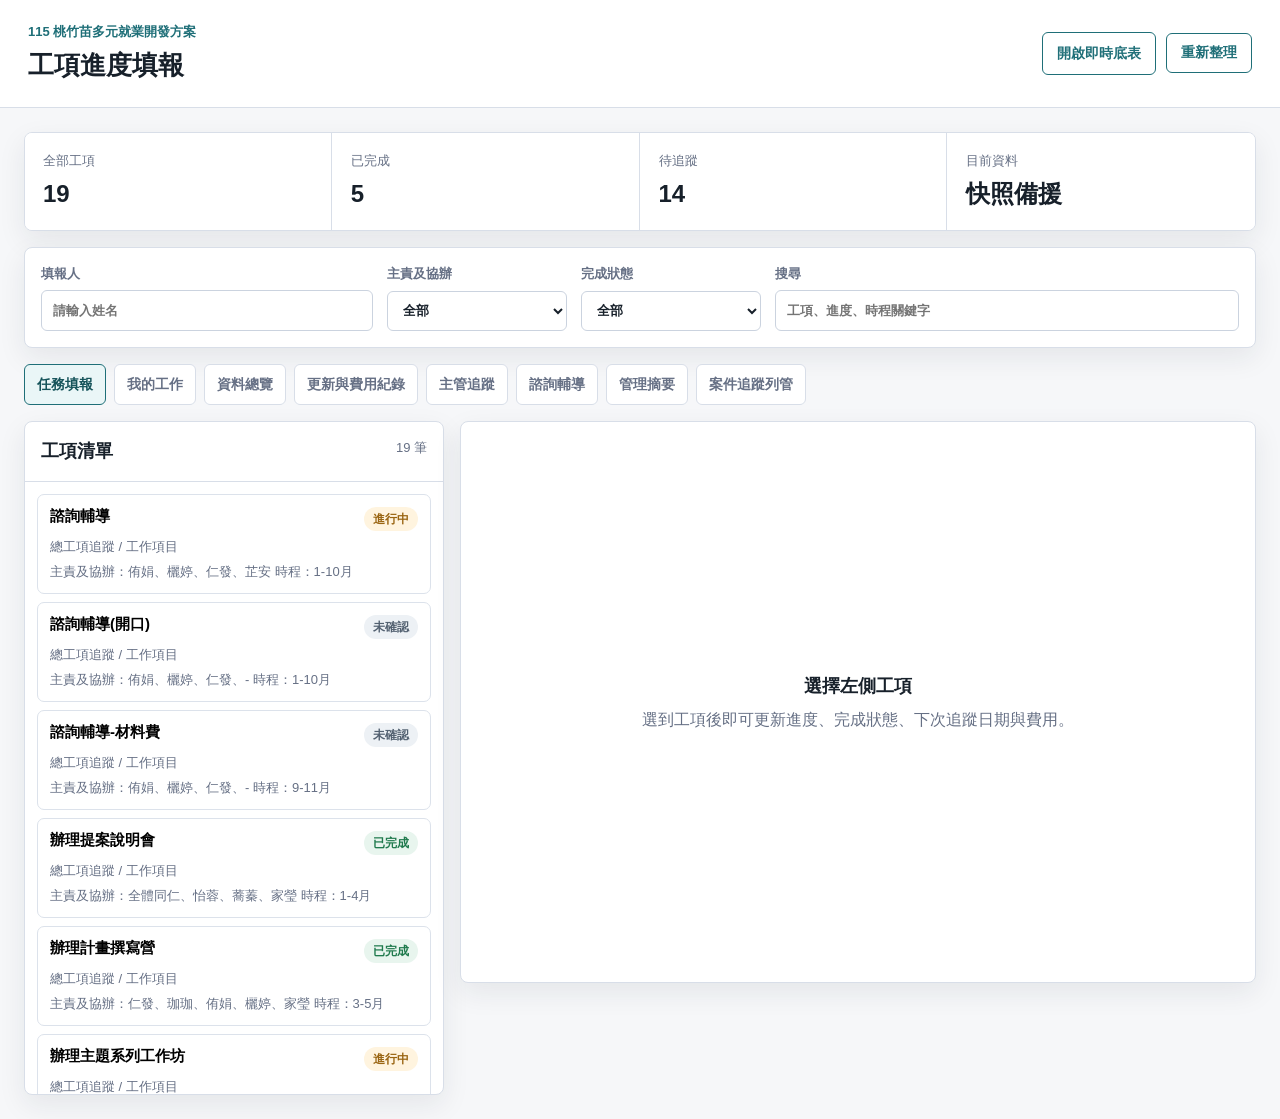
==== tools/taozhumiao-progress/index.html @ 0a74b7be "Add personal work dashboard to project pages" ====
<!doctype html>
<html lang="zh-Hant">
  <head>
    <meta charset="utf-8" />
    <meta name="viewport" content="width=device-width, initial-scale=1" />
    <title>115 桃竹苗多元計畫進度填報</title>
    <link rel="stylesheet" href="./styles.css?v=my-work-20260607" />
  </head>
  <body>
    <header class="topbar">
      <div>
        <p class="eyebrow">115 桃竹苗多元就業開發方案</p>
        <h1>工項進度填報</h1>
      </div>
      <div class="top-actions">
        <a id="sheetLink" class="button ghost" href="#" target="_blank" rel="noreferrer">開啟即時底表</a>
        <button id="refreshButton" class="button" type="button">重新整理</button>
      </div>
    </header>

    <main class="layout">
      <section class="panel summary-panel" aria-label="進度摘要">
        <div class="metric">
          <span>全部工項</span>
          <strong id="totalTasks">0</strong>
        </div>
        <div class="metric">
          <span>已完成</span>
          <strong id="doneTasks">0</strong>
        </div>
        <div class="metric">
          <span>待追蹤</span>
          <strong id="openTasks">0</strong>
        </div>
        <div class="metric">
          <span>目前資料</span>
          <strong id="dataMode">未連線</strong>
        </div>
      </section>

      <section class="panel controls-panel" aria-label="篩選任務">
        <label>
          <span>填報人</span>
          <input id="reporterInput" type="text" autocomplete="name" placeholder="請輸入姓名" />
        </label>
        <label>
          <span>主責及協辦</span>
          <select id="personFilter">
            <option value="">全部</option>
          </select>
        </label>
        <label>
          <span>完成狀態</span>
          <select id="statusFilter">
            <option value="">全部</option>
            <option value="未確認">未確認</option>
            <option value="進行中">進行中</option>
            <option value="未完成">未完成</option>
            <option value="已完成">已完成</option>
          </select>
        </label>
        <label class="search-field">
          <span>搜尋</span>
          <input id="searchInput" type="search" placeholder="工項、進度、時程關鍵字" />
        </label>
      </section>

      <nav class="view-tabs" aria-label="資料檢視">
        <button class="tab-button active" type="button" data-view="tasksView">任務填報</button>
        <button class="tab-button" type="button" data-view="myWorkView">我的工作</button>
        <button class="tab-button" type="button" data-view="sourceView">資料總覽</button>
        <button class="tab-button" type="button" data-view="updatesView">更新與費用紀錄</button>
        <button class="tab-button" type="button" data-view="supervisorView">主管追蹤</button>
        <button class="tab-button" type="button" data-view="consultationView">諮詢輔導</button>
        <button class="tab-button" type="button" data-view="managementView">管理摘要</button>
        <button class="tab-button" type="button" data-view="casesView">案件追蹤列管</button>
      </nav>

      <section id="tasksView" class="workspace view-section active">
        <aside class="panel task-list-panel" aria-label="任務清單">
          <div class="section-heading">
            <h2>工項清單</h2>
            <span id="visibleCount">0 筆</span>
          </div>
          <div id="taskList" class="task-list"></div>
        </aside>

        <section class="panel detail-panel" aria-label="填報表單">
          <div id="emptyState" class="empty-state">
            <h2>選擇左側工項</h2>
            <p>選到工項後即可更新進度、完成狀態、下次追蹤日期與費用。</p>
          </div>

          <form id="progressForm" class="progress-form hidden">
            <div class="section-heading">
              <div>
                <p id="selectedItem" class="eyebrow"></p>
                <h2 id="selectedTask"></h2>
              </div>
              <span id="selectedStatus" class="status-pill"></span>
            </div>

            <div class="detail-grid">
              <div>
                <span class="field-label">主責及協辦</span>
                <p id="selectedOwner"></p>
              </div>
              <div>
                <span class="field-label">預計執行時程</span>
                <p id="selectedDue"></p>
              </div>
              <div>
                <span class="field-label">核定/預估經費</span>
                <p id="selectedFee"></p>
              </div>
            </div>

            <div class="source-detail">
              <span class="field-label">原始更新內容</span>
              <p id="selectedProgressText"></p>
            </div>

            <div class="source-detail">
              <span class="field-label">履約內容 / 時程 / 經費說明</span>
              <p id="selectedSourceNote"></p>
            </div>

            <label>
              <span>最新進度</span>
              <textarea id="progressInput" rows="7" required placeholder="請填寫本次更新內容、目前完成情形、需要協助事項"></textarea>
            </label>

            <div class="form-grid">
              <label>
                <span>完成狀態</span>
                <select id="completeInput" required>
                  <option value="未確認">未確認</option>
                  <option value="進行中">進行中</option>
                  <option value="未完成">未完成</option>
                  <option value="已完成">已完成</option>
                </select>
              </label>
              <label>
                <span>下次追蹤日期</span>
                <input id="nextDateInput" type="date" />
              </label>
              <label>
                <span>本次費用</span>
                <input id="expenseInput" type="number" min="0" step="1" placeholder="0" />
              </label>
              <label>
                <span>費用明細</span>
                <input id="expenseDetailInput" type="text" placeholder="例：場地費、印刷費" />
              </label>
            </div>

            <label>
              <span>備註</span>
              <textarea id="noteInput" rows="3" placeholder="其他補充、憑證位置或管理提醒"></textarea>
            </label>

            <label>
              <span>佐證資料連結</span>
              <input id="voucherInput" type="url" placeholder="貼上雲端資料夾、照片、簽到表、憑證或會議紀錄連結" />
            </label>

            <div class="form-actions">
              <p id="formMessage" role="status"></p>
              <button id="submitButton" class="button primary" type="submit">送出更新</button>
            </div>
          </form>
        </section>
      </section>

      <section id="myWorkView" class="panel my-work-panel view-section" aria-label="我的工作">
        <div class="section-heading">
          <div>
            <h2>我的工作</h2>
            <p class="subtle">輸入或選擇姓名後，集中查看自己負責的工項、追蹤案件與諮詢輔導。</p>
          </div>
          <span id="myWorkTotalCount">0 筆</span>
        </div>
        <div class="my-work-controls">
          <label>
            <span>查詢同仁</span>
            <select id="myWorkPersonInput">
              <option value="">請選擇同仁</option>
            </select>
          </label>
          <button id="syncMyWorkButton" class="button" type="button">帶入填報人</button>
        </div>
        <div class="my-work-grid">
          <section class="my-work-block">
            <div class="section-heading compact-heading">
              <h3>負責工項</h3>
              <span id="myWorkItemCount">0 筆</span>
            </div>
            <div id="myWorkItemList" class="my-work-list"></div>
          </section>
          <section class="my-work-block">
            <div class="section-heading compact-heading">
              <h3>追蹤案件</h3>
              <span id="myWorkCaseCount">0 筆</span>
            </div>
            <div id="myWorkCaseList" class="my-work-list"></div>
          </section>
          <section class="my-work-block">
            <div class="section-heading compact-heading">
              <h3>諮詢輔導</h3>
              <span id="myWorkConsultationCount">0 筆</span>
            </div>
            <div id="myWorkConsultationList" class="my-work-list"></div>
          </section>
        </div>
      </section>

      <section id="sourceView" class="panel source-panel view-section" aria-label="資料總覽">
        <div class="section-heading">
          <div>
            <h2>資料總覽</h2>
            <p id="sourceMeta" class="subtle"></p>
          </div>
          <label class="compact-search">
            <span>搜尋全部內容</span>
            <input id="sourceSearchInput" type="search" placeholder="輸入關鍵字" />
          </label>
        </div>
        <div id="sheetTabs" class="sheet-tabs"></div>
        <div class="source-table-wrap">
          <table id="sourceTable" class="source-table"></table>
        </div>
      </section>

      <section id="updatesView" class="panel updates-panel view-section" aria-label="更新與費用紀錄">
        <div class="section-heading">
          <h2>更新與費用紀錄</h2>
          <span id="recordCount">0 筆</span>
        </div>
        <div class="records-grid">
          <div>
            <h3>進度更新紀錄</h3>
            <div id="updatesList" class="record-list"></div>
          </div>
          <div>
            <h3>經費支出紀錄</h3>
            <div id="expensesList" class="record-list"></div>
          </div>
        </div>
      </section>

      <section id="supervisorView" class="panel supervisor-panel view-section" aria-label="主管追蹤">
        <div class="section-heading">
          <div>
            <h2>主管追蹤</h2>
            <p id="supervisorMeta" class="subtle">依主責同仁彙整近期更新狀態。</p>
          </div>
          <span id="supervisorNeedsCount">0 筆需追蹤</span>
        </div>
        <div class="supervisor-grid">
          <section class="supervisor-block">
            <h3>同仁更新總覽</h3>
            <div class="supervisor-table-wrap">
              <table class="supervisor-table">
                <thead>
                  <tr>
                    <th scope="col">同仁</th>
                    <th scope="col">負責工項</th>
                    <th scope="col">近 7 日已更新</th>
                    <th scope="col">需追蹤</th>
                    <th scope="col">最近更新</th>
                    <th scope="col">狀態</th>
                  </tr>
                </thead>
                <tbody id="supervisorPeopleRows"></tbody>
              </table>
            </div>
          </section>
          <section class="supervisor-block">
            <h3>需追蹤工項</h3>
            <div id="supervisorNeedsList" class="supervisor-needs-list"></div>
          </section>
        </div>
      </section>

      <section id="consultationView" class="panel consultation-panel view-section" aria-label="諮詢輔導">
        <div class="section-heading">
          <div>
            <h2>諮詢輔導場次</h2>
            <p class="subtle">每月場次安排、出席人員、地點與佐證集中追蹤。</p>
          </div>
          <span id="consultationCount">0 筆</span>
        </div>

        <div class="consultation-workspace">
          <form id="consultationForm" class="consultation-form">
            <div class="form-caption">
              <h3>新增諮詢輔導場次</h3>
              <p>送出後會寫入 Google Sheet 的諮詢輔導場次表，供主管依月份與負責同仁查詢。</p>
            </div>
            <div class="form-grid consultation-form-grid">
              <label>
                <span>月份</span>
                <input id="consultationMonthInput" type="month" required />
              </label>
              <label>
                <span>單位名稱</span>
                <input id="consultationUnitInput" type="text" required placeholder="例：某某協會 / 多元單位" />
              </label>
              <label>
                <span>輔導日期</span>
                <input id="consultationDateInput" type="date" required />
              </label>
              <label>
                <span>負責同仁</span>
                <input id="consultationOwnerInput" list="consultationOwnerOptions" type="text" required placeholder="輸入或選擇同仁" />
                <datalist id="consultationOwnerOptions"></datalist>
              </label>
              <label>
                <span>開始時間</span>
                <input id="consultationStartInput" type="time" />
              </label>
              <label>
                <span>結束時間</span>
                <input id="consultationEndInput" type="time" />
              </label>
              <label>
                <span>地點</span>
                <input id="consultationLocationInput" type="text" placeholder="例：單位辦公室、線上會議" />
              </label>
              <label>
                <span>狀態</span>
                <select id="consultationStatusInput" required>
                  <option value="預排">預排</option>
                  <option value="已確認">已確認</option>
                  <option value="已完成">已完成</option>
                  <option value="延期">延期</option>
                  <option value="取消">取消</option>
                </select>
              </label>
            </div>

            <div class="form-grid consultation-form-grid">
              <label>
                <span>輔導老師</span>
                <input id="consultationTeacherInput" type="text" placeholder="可填多位姓名" />
              </label>
              <label>
                <span>分署人員</span>
                <input id="consultationBranchStaffInput" type="text" placeholder="可填多位姓名" />
              </label>
              <label>
                <span>單位人員</span>
                <input id="consultationUnitStaffInput" type="text" placeholder="可填多位姓名" />
              </label>
              <label>
                <span>相關人員</span>
                <input id="consultationRelatedStaffInput" type="text" placeholder="其他出席或列席人員" />
              </label>
            </div>

            <label>
              <span>輔導主題</span>
              <input id="consultationTopicInput" type="text" placeholder="例：營運財務、行銷通路、成果資料整理" />
            </label>

            <label>
              <span>會議紀錄 / 備註</span>
              <textarea id="consultationNoteInput" rows="4" placeholder="填寫輔導重點、待追蹤事項、主管需掌握事項"></textarea>
            </label>

            <label>
              <span>佐證資料連結</span>
              <input id="consultationAttachmentInput" type="url" placeholder="貼上簽到表、照片、會議紀錄或資料夾連結" />
            </label>

            <div class="form-actions">
              <p id="consultationMessage" role="status"></p>
              <button id="consultationSubmitButton" class="button primary" type="submit">送出場次</button>
            </div>
          </form>

          <div class="consultation-board">
            <div class="consultation-toolbar">
              <label>
                <span>月份</span>
                <input id="consultationMonthFilter" type="month" />
              </label>
              <label>
                <span>負責同仁</span>
                <select id="consultationOwnerFilter">
                  <option value="">全部</option>
                </select>
              </label>
              <label>
                <span>狀態</span>
                <select id="consultationStatusFilter">
                  <option value="">全部</option>
                  <option value="預排">預排</option>
                  <option value="已確認">已確認</option>
                  <option value="已完成">已完成</option>
                  <option value="延期">延期</option>
                  <option value="取消">取消</option>
                </select>
              </label>
              <label>
                <span>搜尋</span>
                <input id="consultationSearchInput" type="search" placeholder="單位、地點、人員、主題" />
              </label>
            </div>
            <div id="consultationMetrics" class="consultation-metrics"></div>
            <div id="consultationList" class="consultation-list"></div>
          </div>
        </div>
      </section>

      <section id="managementView" class="panel management-panel view-section" aria-label="管理摘要">
        <div class="section-heading">
          <div>
            <h2>管理摘要</h2>
            <p class="subtle">彙整本週追蹤、資料品質提醒與可貼入會議或月報的文字摘要。</p>
          </div>
          <button id="copyReportButton" class="button" type="button">複製摘要</button>
        </div>
        <div class="management-grid">
          <section class="management-block">
            <h3>追蹤狀態</h3>
            <div id="managementMetrics" class="mini-metrics"></div>
          </section>
          <section class="management-block">
            <h3>資料品質提醒</h3>
            <div id="qualityIssues" class="quality-list"></div>
          </section>
          <section class="management-block report-block">
            <h3>週會 / 月報摘要</h3>
            <textarea id="managementReport" rows="12" readonly></textarea>
          </section>
        </div>
      </section>

      <section id="casesView" class="panel cases-panel view-section" aria-label="案件追蹤列管">
        <div class="section-heading">
          <div>
            <h2>案件追蹤列管</h2>
            <p class="subtle">交辦任務、指定同事、查核點、Deadline 與進度回報集中追蹤。</p>
          </div>
          <span id="caseCount">0 筆</span>
        </div>

        <section class="my-cases-panel" aria-label="我的追蹤案件">
          <div class="form-caption">
            <h3>我的追蹤案件</h3>
            <p>輸入或選擇自己的姓名後，這裡會先列出目前指派給你的未完成追蹤案件。</p>
          </div>
          <div class="my-cases-toolbar">
            <label>
              <span>查詢同仁</span>
              <select id="myCaseAssigneeInput">
                <option value="">請選擇同仁</option>
              </select>
            </label>
            <button id="syncMyCaseButton" class="button" type="button">帶入填報人</button>
            <span id="myCaseCount" class="task-meta">0 筆</span>
          </div>
          <div id="myCaseList" class="my-case-list"></div>
        </section>

        <div class="case-workspace">
          <div class="case-forms-stack">
            <form id="caseForm" class="case-form">
            <div class="form-caption">
              <h3>新增列管案件</h3>
              <p>送出後系統會自動建立案件編號，後續可用編號查詢與回報進度。</p>
            </div>
            <div class="form-grid case-form-grid">
              <label>
                <span>案件名稱</span>
                <input id="caseTitleInput" type="text" required placeholder="例：多元團隊研習成果彙整" />
              </label>
              <label>
                <span>指定同事</span>
                <input id="caseAssigneeInput" list="caseAssigneeOptions" type="text" required placeholder="輸入或選擇同事" />
                <datalist id="caseAssigneeOptions"></datalist>
              </label>
              <label>
                <span>Deadline</span>
                <input id="caseDeadlineInput" type="datetime-local" required />
              </label>
              <label>
                <span>狀態</span>
                <select id="caseStatusInput" required>
                  <option value="待執行">待執行</option>
                  <option value="進行中">進行中</option>
                  <option value="待查核">待查核</option>
                  <option value="已完成">已完成</option>
                </select>
              </label>
            </div>

            <label>
              <span>交辦內容</span>
              <textarea id="caseInstructionInput" rows="4" required placeholder="請寫清楚交辦事項、交付格式、需要協調的人或資料"></textarea>
            </label>

            <label>
              <span>查核點</span>
              <textarea id="caseCheckpointInput" rows="3" required placeholder="例：6/5 12:00 前回報初稿；6/6 前確認照片與簽到資料"></textarea>
            </label>

            <label>
              <span>目前進度說明</span>
              <textarea id="caseProgressInput" rows="4" required placeholder="填寫目前執行到哪裡、卡關事項、下一步"></textarea>
            </label>

            <div class="form-grid case-form-grid">
              <label>
                <span>回報人</span>
                <input id="caseReporterInput" type="text" autocomplete="name" placeholder="預設帶入上方填報人" />
              </label>
              <label>
                <span>優先序</span>
                <select id="casePriorityInput">
                  <option value="一般">一般</option>
                  <option value="高">高</option>
                  <option value="急件">急件</option>
                </select>
              </label>
              <label class="case-note-field">
                <span>備註</span>
                <input id="caseNoteInput" type="text" placeholder="補充連結、檔案位置或管理提醒" />
              </label>
              <label class="case-note-field">
                <span>佐證資料連結</span>
                <input id="caseAttachmentInput" type="url" placeholder="貼上雲端資料夾、照片、簽到表、會議紀錄或交付檔案連結" />
              </label>
            </div>

            <div class="form-actions">
              <p id="caseFormMessage" role="status"></p>
              <button id="caseSubmitButton" class="button primary" type="submit">送出列管</button>
            </div>
            </form>

            <form id="caseProgressForm" class="case-form">
            <div class="form-caption">
              <h3>補最新進度 / 解除列管</h3>
              <p>指定同事可用案件編號回報最新進度；狀態改為已完成並填寫完成內容後，即可解除列管。</p>
            </div>
            <div class="form-grid case-form-grid">
              <label>
                <span>案件編號</span>
                <input id="caseProgressIdInput" list="caseIdOptions" type="text" required placeholder="例：CASE-0001" />
                <datalist id="caseIdOptions"></datalist>
              </label>
              <label>
                <span>回報人</span>
                <input id="caseProgressReporterInput" type="text" autocomplete="name" placeholder="預設帶入上方填報人" />
              </label>
              <label>
                <span>狀態 / 解除列管</span>
                <select id="caseProgressStatusInput" required>
                  <option value="進行中">進行中</option>
                  <option value="待查核">待查核</option>
                  <option value="已完成">已完成</option>
                </select>
              </label>
              <label>
                <span>佐證資料連結</span>
                <input id="caseProgressAttachmentInput" type="url" placeholder="貼上完成成果、照片、文件或資料夾連結" />
              </label>
            </div>
            <label>
              <span>最新進度</span>
              <textarea id="caseProgressUpdateInput" rows="4" required placeholder="填寫目前完成事項、卡關問題、下一步或需要協助的內容"></textarea>
            </label>
            <label>
              <span>完成 / 解除列管說明</span>
              <textarea id="caseCompletionInput" rows="3" placeholder="狀態為已完成時，請填寫完成內容、交付成果與可解除列管原因"></textarea>
            </label>
            <label>
              <span>備註</span>
              <input id="caseProgressNoteInput" type="text" placeholder="補充提醒、檔案位置或主管查核意見" />
            </label>
            <div class="form-actions">
              <p id="caseProgressMessage" role="status"></p>
              <button id="caseProgressSubmitButton" class="button primary" type="submit">送出進度</button>
            </div>
            </form>
          </div>

          <div class="case-board">
            <div class="case-toolbar">
              <label>
                <span>負責同事</span>
                <select id="caseAssigneeFilter">
                  <option value="">全部</option>
                </select>
              </label>
              <label>
                <span>案件狀態</span>
                <select id="caseStatusFilter">
                  <option value="">全部</option>
                  <option value="待執行">待執行</option>
                  <option value="進行中">進行中</option>
                  <option value="待查核">待查核</option>
                  <option value="已完成">已完成</option>
                </select>
              </label>
              <label>
                <span>優先序</span>
                <select id="casePriorityFilter">
                  <option value="">全部</option>
                  <option value="急件">急件</option>
                  <option value="高">高</option>
                  <option value="一般">一般</option>
                </select>
              </label>
              <label class="checkbox-field">
                <input id="caseOpenOnlyFilter" type="checkbox" checked />
                <span>只看未完成</span>
              </label>
              <label>
                <span>搜尋</span>
                <input id="caseSearchInput" type="search" placeholder="案件、查核點、進度" />
              </label>
            </div>
            <div id="caseList" class="case-list"></div>
          </div>
        </div>

        <section class="released-cases-panel" aria-label="已完成列管案件">
          <div class="form-caption">
            <h3>已完成列管案件</h3>
            <p>狀態為已完成的案件集中列在下方，方便查詢完成內容、解除列管說明與最近回報。</p>
          </div>
          <div id="releasedCaseList" class="released-case-list"></div>
        </section>
      </section>
    </main>

    <template id="taskTemplate">
      <button class="task-card" type="button">
        <span class="task-card-top">
          <strong class="task-title"></strong>
          <span class="status-pill task-status"></span>
        </span>
        <span class="task-item"></span>
        <span class="task-meta"></span>
      </button>
    </template>

    <script src="./config.js?v=api-consultation-20260606"></script>
    <script src="./data.js"></script>
    <script src="./app.js?v=my-work-20260607"></script>
  </body>
</html>
---- tools/taozhumiao-progress/styles.css ----
:root {
  color-scheme: light;
  --bg: #f6f7f9;
  --panel: #ffffff;
  --ink: #17202a;
  --muted: #667085;
  --line: #d8dee8;
  --brand: #1f6f78;
  --brand-dark: #15535a;
  --accent: #a8462d;
  --ok: #1f7a4d;
  --warn: #9a6512;
  --shadow: 0 10px 28px rgba(25, 38, 52, 0.08);
}

* {
  box-sizing: border-box;
}

body {
  margin: 0;
  min-height: 100vh;
  background: var(--bg);
  color: var(--ink);
  font-family: -apple-system, BlinkMacSystemFont, "Segoe UI", "Noto Sans TC", sans-serif;
  line-height: 1.5;
}

.topbar {
  display: flex;
  justify-content: space-between;
  gap: 24px;
  align-items: center;
  padding: 22px 28px;
  background: #ffffff;
  border-bottom: 1px solid var(--line);
  position: sticky;
  top: 0;
  z-index: 5;
}

h1,
h2,
p {
  margin: 0;
}

h1 {
  font-size: 26px;
  font-weight: 760;
}

h2 {
  font-size: 18px;
  font-weight: 720;
}

.eyebrow {
  color: var(--brand);
  font-size: 13px;
  font-weight: 700;
  margin-bottom: 4px;
}

.top-actions,
.form-actions {
  display: flex;
  gap: 10px;
  align-items: center;
}

.button {
  border: 1px solid var(--brand);
  background: #ffffff;
  color: var(--brand);
  border-radius: 6px;
  padding: 10px 14px;
  min-height: 40px;
  font-size: 14px;
  font-weight: 700;
  cursor: pointer;
  text-decoration: none;
}

.button:hover {
  background: #edf7f8;
}

.button.primary {
  background: var(--brand);
  color: #ffffff;
}

.button.primary:hover {
  background: var(--brand-dark);
}

.button:disabled {
  opacity: 0.55;
  cursor: not-allowed;
}

.button.compact {
  min-height: 30px;
  padding: 5px 9px;
  font-size: 12px;
}

.layout {
  width: min(1380px, 100%);
  margin: 0 auto;
  padding: 24px;
}

.panel {
  background: var(--panel);
  border: 1px solid var(--line);
  border-radius: 8px;
  box-shadow: var(--shadow);
}

.summary-panel {
  display: grid;
  grid-template-columns: repeat(4, minmax(0, 1fr));
  gap: 1px;
  overflow: hidden;
  margin-bottom: 16px;
}

.metric {
  padding: 18px;
  background: #ffffff;
  border-right: 1px solid var(--line);
}

.metric:last-child {
  border-right: 0;
}

.metric span {
  display: block;
  color: var(--muted);
  font-size: 13px;
  margin-bottom: 6px;
}

.metric strong {
  font-size: 24px;
}

.controls-panel {
  display: grid;
  grid-template-columns: 1fr 180px 180px 1.4fr;
  gap: 14px;
  padding: 16px;
  margin-bottom: 16px;
}

.view-tabs {
  display: flex;
  gap: 8px;
  align-items: center;
  margin-bottom: 16px;
  overflow-x: auto;
}

.tab-button,
.sheet-tab {
  border: 1px solid var(--line);
  background: #ffffff;
  color: var(--muted);
  border-radius: 6px;
  padding: 9px 12px;
  min-height: 38px;
  font: inherit;
  font-size: 14px;
  font-weight: 760;
  white-space: nowrap;
  cursor: pointer;
}

.tab-button:hover,
.sheet-tab:hover {
  border-color: var(--brand);
  color: var(--brand);
}

.tab-button.active,
.sheet-tab.active {
  border-color: var(--brand);
  background: #eaf6f7;
  color: var(--brand-dark);
}

.view-section {
  display: none;
}

.view-section.active {
  display: block;
}

label {
  display: grid;
  gap: 6px;
  color: var(--muted);
  font-size: 13px;
  font-weight: 700;
}

input,
select,
textarea {
  width: 100%;
  border: 1px solid #cbd3df;
  border-radius: 6px;
  padding: 10px 11px;
  font: inherit;
  color: var(--ink);
  background: #ffffff;
}

textarea {
  resize: vertical;
}

input:focus,
select:focus,
textarea:focus {
  outline: 3px solid rgba(31, 111, 120, 0.18);
  border-color: var(--brand);
}

.workspace {
  display: grid;
  grid-template-columns: minmax(320px, 420px) 1fr;
  gap: 16px;
  align-items: start;
}

.workspace.view-section {
  display: none;
}

.workspace.view-section.active {
  display: grid;
}

.task-list-panel,
.detail-panel {
  min-height: 560px;
}

.section-heading {
  display: flex;
  justify-content: space-between;
  align-items: flex-start;
  gap: 14px;
  padding: 16px;
  border-bottom: 1px solid var(--line);
}

.section-heading > span {
  color: var(--muted);
  font-size: 13px;
  white-space: nowrap;
}

.task-list {
  display: grid;
  gap: 8px;
  padding: 12px;
  max-height: 68vh;
  overflow: auto;
}

.task-card {
  display: grid;
  gap: 7px;
  text-align: left;
  width: 100%;
  border: 1px solid #dce2eb;
  border-radius: 7px;
  padding: 12px;
  background: #ffffff;
  cursor: pointer;
}

.task-card:hover,
.task-card.active {
  border-color: var(--brand);
  background: #f3fbfb;
}

.task-card-top {
  display: flex;
  justify-content: space-between;
  gap: 10px;
  align-items: flex-start;
}

.task-title {
  font-size: 15px;
}

.task-item,
.task-meta {
  color: var(--muted);
  font-size: 13px;
}

.status-pill {
  display: inline-flex;
  align-items: center;
  min-height: 24px;
  border-radius: 999px;
  padding: 3px 9px;
  font-size: 12px;
  font-weight: 800;
  white-space: nowrap;
  background: #eef2f6;
  color: #435064;
}

.status-pill.done {
  background: #e8f5ee;
  color: var(--ok);
}

.status-pill.open {
  background: #fff4df;
  color: var(--warn);
}

.status-pill.unknown {
  background: #edf1f5;
  color: #536171;
}

.empty-state {
  display: grid;
  align-content: center;
  gap: 8px;
  min-height: 560px;
  padding: 32px;
  color: var(--muted);
  text-align: center;
}

.empty-state h2 {
  color: var(--ink);
}

.progress-form {
  display: grid;
  gap: 16px;
  padding: 0 16px 16px;
}

.hidden {
  display: none;
}

.detail-grid,
.form-grid {
  display: grid;
  grid-template-columns: repeat(3, minmax(0, 1fr));
  gap: 12px;
}

.form-grid {
  grid-template-columns: repeat(4, minmax(0, 1fr));
}

.detail-grid > div {
  padding: 12px;
  border: 1px solid var(--line);
  border-radius: 7px;
  background: #fbfcfd;
  min-height: 78px;
}

.source-detail {
  padding: 12px;
  border: 1px solid var(--line);
  border-radius: 7px;
  background: #fbfcfd;
}

.source-detail p,
.record-card p,
.source-table td {
  white-space: pre-wrap;
}

.field-label {
  display: block;
  color: var(--muted);
  font-size: 12px;
  font-weight: 700;
  margin-bottom: 5px;
}

.subtle {
  color: var(--muted);
  font-size: 13px;
  margin-top: 4px;
}

.compact-search {
  width: min(360px, 100%);
}

.source-panel,
.updates-panel,
.cases-panel,
.consultation-panel {
  overflow: hidden;
}

.sheet-tabs {
  display: flex;
  gap: 8px;
  padding: 12px 16px;
  border-bottom: 1px solid var(--line);
  overflow-x: auto;
}

.source-table-wrap {
  max-height: 68vh;
  overflow: auto;
}

.source-table {
  width: max-content;
  min-width: 100%;
  border-collapse: collapse;
  font-size: 13px;
}

.source-table caption {
  caption-side: bottom;
  padding: 10px 12px;
  color: var(--muted);
  text-align: left;
}

.source-table th,
.source-table td {
  max-width: 320px;
  min-width: 92px;
  padding: 8px 10px;
  border: 1px solid var(--line);
  vertical-align: top;
  text-align: left;
}

.source-table th {
  position: sticky;
  top: 0;
  z-index: 1;
  background: #f1f4f8;
  color: #435064;
  font-weight: 800;
}

.source-table tbody th {
  left: 0;
  z-index: 2;
  min-width: 54px;
  width: 54px;
}

.records-grid {
  display: grid;
  grid-template-columns: repeat(2, minmax(0, 1fr));
  gap: 16px;
  padding: 16px;
}

.records-grid h3 {
  margin: 0 0 10px;
  font-size: 16px;
}

.record-list {
  display: grid;
  gap: 10px;
}

.record-card {
  display: grid;
  gap: 7px;
  padding: 12px;
  border: 1px solid var(--line);
  border-radius: 7px;
  background: #fbfcfd;
}

.record-card span {
  color: var(--muted);
  font-size: 13px;
}

#formMessage,
#caseFormMessage,
#caseProgressMessage,
#consultationMessage {
  color: var(--muted);
  font-size: 13px;
  flex: 1;
}

#formMessage.error,
#caseFormMessage.error,
#caseProgressMessage.error,
#consultationMessage.error {
  color: var(--accent);
}

#formMessage.success,
#caseFormMessage.success,
#caseProgressMessage.success,
#consultationMessage.success {
  color: var(--ok);
}

.management-panel {
  overflow: hidden;
}

.supervisor-panel {
  overflow: hidden;
}

.supervisor-grid {
  display: grid;
  gap: 16px;
  padding: 16px;
}

.supervisor-block {
  display: grid;
  gap: 12px;
}

.supervisor-block h3 {
  margin: 0;
  font-size: 16px;
}

.supervisor-table-wrap {
  overflow: auto;
  border: 1px solid var(--line);
  border-radius: 7px;
  background: #ffffff;
}

.supervisor-table {
  width: 100%;
  border-collapse: collapse;
  min-width: 760px;
}

.supervisor-table th,
.supervisor-table td {
  padding: 11px 12px;
  border-bottom: 1px solid var(--line);
  text-align: left;
  font-size: 13px;
  vertical-align: top;
}

.supervisor-table th {
  color: var(--muted);
  background: #f6f8fb;
  font-weight: 800;
}

.supervisor-table tr:last-child td {
  border-bottom: 0;
}

.supervisor-table .needs-follow-up td:last-child {
  color: #b8321f;
  font-weight: 800;
}

.supervisor-needs-list {
  display: grid;
  gap: 10px;
  max-height: 520px;
  overflow: auto;
}

.supervisor-need-card {
  display: grid;
  gap: 6px;
  padding: 12px;
  border: 1px solid #e6b04a;
  border-radius: 7px;
  background: #fffaf1;
}

.supervisor-need-card p,
.supervisor-need-card span {
  margin: 0;
  color: var(--muted);
  font-size: 13px;
}

.supervisor-need-card span {
  color: #9a5600;
  font-weight: 800;
}

.my-work-panel {
  padding: 16px;
}

.my-work-controls {
  display: grid;
  grid-template-columns: minmax(260px, 1fr) auto;
  gap: 10px;
  align-items: end;
  margin-bottom: 14px;
}

.my-work-grid {
  display: grid;
  grid-template-columns: repeat(3, minmax(0, 1fr));
  gap: 14px;
}

.my-work-block {
  display: grid;
  align-content: start;
  gap: 12px;
  padding: 14px;
  border: 1px solid var(--line);
  border-radius: 7px;
  background: #fbfcfd;
}

.compact-heading {
  gap: 8px;
  margin: 0;
}

.compact-heading h3 {
  margin: 0;
  font-size: 16px;
}

.my-work-list {
  display: grid;
  gap: 10px;
  max-height: 620px;
  overflow: auto;
}

.my-work-card {
  display: grid;
  gap: 9px;
  padding: 12px;
  border: 1px solid var(--line);
  border-radius: 7px;
  background: #ffffff;
}

.my-work-card.alert {
  border-color: #d14b32;
  background: #fffafa;
}

.my-work-card.soon {
  border-color: #e6b04a;
  background: #fffaf1;
}

.my-work-title {
  display: grid;
  gap: 4px;
}

.my-work-title strong {
  font-size: 15px;
}

.my-work-title span,
.my-work-card p {
  color: var(--muted);
  font-size: 13px;
}

.my-work-actions {
  display: flex;
  gap: 8px;
  flex-wrap: wrap;
}

.management-grid {
  display: grid;
  grid-template-columns: minmax(260px, 0.8fr) minmax(320px, 1fr);
  gap: 16px;
  padding: 16px;
}

.management-block {
  display: grid;
  gap: 12px;
  align-content: start;
}

.management-block h3 {
  margin: 0;
  font-size: 16px;
}

.report-block {
  grid-column: 1 / -1;
}

.mini-metrics {
  display: grid;
  grid-template-columns: repeat(2, minmax(0, 1fr));
  gap: 10px;
}

.mini-metric,
.quality-item {
  display: grid;
  gap: 5px;
  padding: 12px;
  border: 1px solid var(--line);
  border-radius: 7px;
  background: #fbfcfd;
}

.mini-metric span {
  color: var(--muted);
  font-size: 13px;
}

.mini-metric strong {
  font-size: 22px;
}

.quality-list {
  display: grid;
  gap: 10px;
}

.quality-item p {
  margin: 0;
  color: var(--muted);
  font-size: 13px;
}

.quality-item.critical {
  border-color: #d14b32;
  background: #fffafa;
}

.quality-item.warning {
  border-color: #d8841b;
  background: #fffaf1;
}

.quality-item.notice {
  border-color: #e6b04a;
}

#managementReport {
  min-height: 260px;
  background: #fbfcfd;
}

.case-workspace {
  display: grid;
  grid-template-columns: minmax(360px, 0.92fr) minmax(420px, 1.08fr);
  gap: 16px;
  padding: 16px;
  align-items: start;
}

.my-cases-panel {
  display: grid;
  gap: 14px;
  margin: 16px 16px 0;
  padding: 14px;
  border: 1px solid #cfe1e4;
  border-radius: 7px;
  background: #f7fbfc;
}

.my-cases-toolbar {
  display: grid;
  grid-template-columns: minmax(240px, 1fr) auto auto;
  gap: 10px;
  align-items: end;
}

.my-case-list {
  display: grid;
  gap: 10px;
}

.my-case-card {
  display: grid;
  gap: 10px;
  padding: 12px;
  border: 1px solid var(--line);
  border-radius: 7px;
  background: #ffffff;
}

.my-case-card.case-overdue {
  border-color: #d14b32;
  background: #fffafa;
}

.my-case-card.case-today {
  border-color: #d8841b;
  background: #fffaf1;
}

.my-case-card.case-soon {
  border-color: #e6b04a;
}

.my-case-main {
  display: flex;
  justify-content: space-between;
  gap: 12px;
  align-items: flex-start;
}

.my-case-title {
  display: grid;
  gap: 4px;
}

.my-case-title strong {
  font-size: 15px;
}

.my-case-title span,
.my-case-meta,
.my-case-progress {
  color: var(--muted);
  font-size: 13px;
}

.my-case-actions {
  display: flex;
  gap: 8px;
  align-items: center;
  flex-wrap: wrap;
  justify-content: flex-end;
}

.case-forms-stack {
  display: grid;
  gap: 14px;
}

.case-form,
.case-board,
.released-cases-panel {
  display: grid;
  gap: 14px;
}

.case-form,
.released-cases-panel {
  padding: 14px;
  border: 1px solid var(--line);
  border-radius: 7px;
  background: #fbfcfd;
}

.released-cases-panel {
  margin: 0 16px 16px;
}

.form-caption {
  display: grid;
  gap: 4px;
}

.form-caption h3 {
  margin: 0;
  font-size: 16px;
}

.form-caption p {
  color: var(--muted);
  font-size: 13px;
}

.case-form-grid {
  grid-template-columns: repeat(2, minmax(0, 1fr));
}

.case-note-field {
  grid-column: span 2;
}

.case-toolbar {
  display: grid;
  grid-template-columns: repeat(4, minmax(0, 1fr));
  gap: 10px;
  align-items: end;
}

.case-toolbar label:last-child {
  grid-column: 1 / -1;
}

.checkbox-field {
  display: flex;
  gap: 8px;
  align-items: center;
  min-height: 42px;
  padding: 0 2px 1px;
}

.checkbox-field input {
  width: 18px;
  height: 18px;
  accent-color: var(--brand);
}

.case-list {
  display: grid;
  gap: 10px;
  max-height: 68vh;
  overflow: auto;
}

.released-case-list {
  display: grid;
  gap: 10px;
  max-height: 520px;
  overflow: auto;
}

.case-card {
  display: grid;
  gap: 10px;
  padding: 13px;
  border: 1px solid var(--line);
  border-radius: 7px;
  background: #ffffff;
}

.case-card.case-overdue {
  border-color: #d14b32;
  background: #fffafa;
}

.case-card.case-today {
  border-color: #d8841b;
  background: #fffaf1;
}

.case-card.case-soon {
  border-color: #e6b04a;
}

.case-card-header,
.case-card-meta {
  display: flex;
  justify-content: space-between;
  gap: 12px;
  align-items: flex-start;
}

.case-card-title {
  display: grid;
  gap: 4px;
}

.case-card-title strong {
  font-size: 15px;
}

.case-card-title span,
.case-card-meta,
.case-field span {
  color: var(--muted);
  font-size: 13px;
}

.status-stack {
  display: grid;
  justify-items: end;
  gap: 6px;
}

.deadline-pill {
  display: inline-flex;
  align-items: center;
  min-height: 22px;
  border-radius: 999px;
  padding: 2px 8px;
  font-size: 12px;
  font-weight: 800;
  white-space: nowrap;
}

.deadline-pill.overdue {
  background: #feece8;
  color: #b8321f;
}

.deadline-pill.today {
  background: #fff0d7;
  color: #9a5600;
}

.deadline-pill.soon {
  background: #fff7df;
  color: #876100;
}

.case-card-body {
  display: grid;
  grid-template-columns: repeat(2, minmax(0, 1fr));
  gap: 10px;
}

.case-field {
  display: grid;
  gap: 4px;
  padding: 10px;
  border: 1px solid #e3e8ef;
  border-radius: 6px;
  background: #fbfcfd;
}

.case-field p {
  white-space: pre-wrap;
}

.case-field a {
  color: var(--brand);
  font-weight: 800;
}

.case-history-field {
  grid-column: 1 / -1;
}

.case-history-list {
  display: grid;
  gap: 8px;
}

.case-history-list article {
  display: grid;
  gap: 4px;
  padding: 8px;
  border-left: 3px solid var(--brand);
  background: #ffffff;
}

.case-history-list strong {
  font-size: 13px;
}

.released-case-card {
  display: grid;
  gap: 10px;
  padding: 12px;
  border: 1px solid #dce8df;
  border-radius: 7px;
  background: #ffffff;
}

.released-case-header {
  display: grid;
  gap: 4px;
}

.released-case-header strong {
  font-size: 15px;
}

.released-case-header span {
  color: var(--muted);
  font-size: 13px;
}

.released-case-body {
  display: grid;
  gap: 10px;
}

.consultation-workspace {
  display: grid;
  grid-template-columns: minmax(360px, 0.92fr) minmax(420px, 1.08fr);
  gap: 16px;
  padding: 16px;
  align-items: start;
}

.consultation-form,
.consultation-board {
  display: grid;
  gap: 14px;
}

.consultation-form {
  padding: 14px;
  border: 1px solid var(--line);
  border-radius: 7px;
  background: #fbfcfd;
}

.consultation-form-grid,
.consultation-toolbar {
  grid-template-columns: repeat(2, minmax(0, 1fr));
}

.consultation-toolbar {
  display: grid;
  gap: 10px;
  align-items: end;
}

.consultation-toolbar label:last-child {
  grid-column: 1 / -1;
}

.consultation-metrics {
  display: grid;
  grid-template-columns: repeat(4, minmax(0, 1fr));
  gap: 10px;
}

.consultation-list {
  display: grid;
  gap: 10px;
  max-height: 68vh;
  overflow: auto;
}

.consultation-card {
  display: grid;
  gap: 10px;
  padding: 13px;
  border: 1px solid var(--line);
  border-radius: 7px;
  background: #ffffff;
}

.consultation-card-header,
.consultation-card-meta {
  display: flex;
  justify-content: space-between;
  gap: 12px;
  align-items: flex-start;
}

.consultation-card-title {
  display: grid;
  gap: 4px;
}

.consultation-card-title strong {
  font-size: 15px;
}

.consultation-card-title span,
.consultation-card-meta,
.consultation-field span {
  color: var(--muted);
  font-size: 13px;
}

.consultation-card-body {
  display: grid;
  grid-template-columns: repeat(2, minmax(0, 1fr));
  gap: 10px;
}

.consultation-field {
  display: grid;
  gap: 4px;
  padding: 10px;
  border: 1px solid #e3e8ef;
  border-radius: 6px;
  background: #fbfcfd;
}

.consultation-field p {
  white-space: pre-wrap;
}

.consultation-field a {
  color: var(--brand);
  font-weight: 800;
}

@media (max-width: 960px) {
  .topbar,
  .top-actions,
  .form-actions {
    align-items: stretch;
    flex-direction: column;
  }

  .layout {
    padding: 14px;
  }

  .summary-panel,
  .controls-panel,
  .workspace,
  .workspace.view-section.active,
  .detail-grid,
  .form-grid,
  .records-grid,
  .management-grid,
  .my-work-controls,
  .my-work-grid,
  .mini-metrics,
  .consultation-workspace,
  .consultation-form-grid,
  .consultation-toolbar,
  .consultation-metrics,
  .consultation-card-body,
  .case-workspace,
  .my-cases-toolbar,
  .case-form-grid,
  .case-toolbar,
  .case-card-body {
    grid-template-columns: 1fr;
  }

  .case-note-field {
    grid-column: auto;
  }

  .checkbox-field {
    min-height: auto;
    padding: 4px 0;
  }

  .status-stack {
    justify-items: start;
  }

  .section-heading {
    flex-direction: column;
  }

  .task-list {
    max-height: 420px;
  }
}
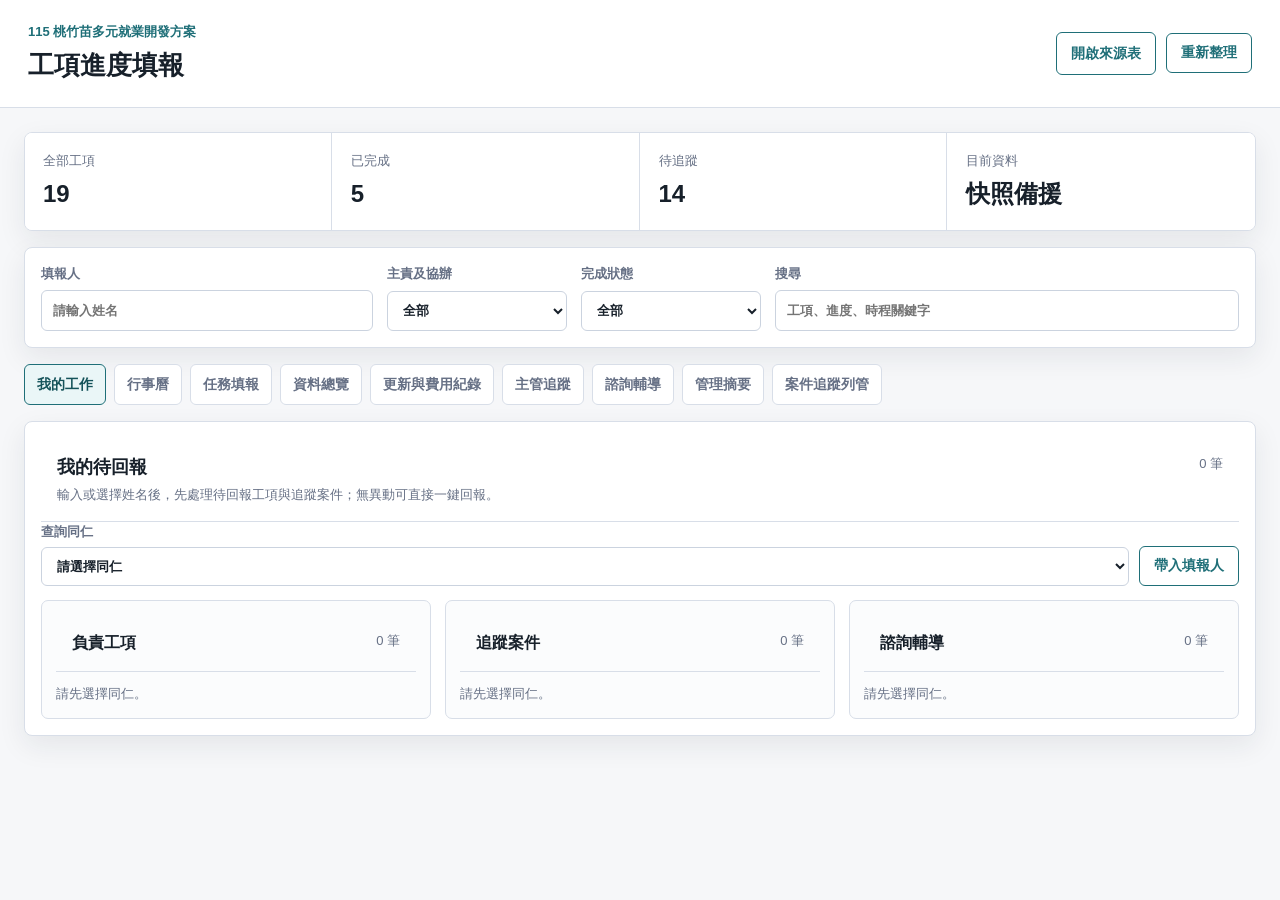
==== commit 22bea240: "Sync calendar features to Taozhumiao tracker" ====
--- a/tools/taozhumiao-progress/index.html
+++ b/tools/taozhumiao-progress/index.html
@@ -4,7 +4,7 @@
     <meta charset="utf-8" />
     <meta name="viewport" content="width=device-width, initial-scale=1" />
     <title>115 桃竹苗多元計畫進度填報</title>
-    <link rel="stylesheet" href="./styles.css?v=my-work-20260607" />
+    <link rel="stylesheet" href="./styles.css?v=source-status-colors-20260629" />
   </head>
   <body>
     <header class="topbar">
@@ -13,7 +13,7 @@
         <h1>工項進度填報</h1>
       </div>
       <div class="top-actions">
-        <a id="sheetLink" class="button ghost" href="#" target="_blank" rel="noreferrer">開啟即時底表</a>
+        <a id="sheetLink" class="button ghost" href="#" target="_blank" rel="noreferrer">開啟來源表</a>
         <button id="refreshButton" class="button" type="button">重新整理</button>
       </div>
     </header>
@@ -66,8 +66,9 @@
       </section>
 
       <nav class="view-tabs" aria-label="資料檢視">
-        <button class="tab-button active" type="button" data-view="tasksView">任務填報</button>
-        <button class="tab-button" type="button" data-view="myWorkView">我的工作</button>
+        <button class="tab-button active" type="button" data-view="myWorkView">我的工作</button>
+        <button class="tab-button" type="button" data-view="calendarView">行事曆</button>
+        <button class="tab-button" type="button" data-view="tasksView">任務填報</button>
         <button class="tab-button" type="button" data-view="sourceView">資料總覽</button>
         <button class="tab-button" type="button" data-view="updatesView">更新與費用紀錄</button>
         <button class="tab-button" type="button" data-view="supervisorView">主管追蹤</button>
@@ -76,7 +77,7 @@
         <button class="tab-button" type="button" data-view="casesView">案件追蹤列管</button>
       </nav>
 
-      <section id="tasksView" class="workspace view-section active">
+      <section id="tasksView" class="workspace view-section">
         <aside class="panel task-list-panel" aria-label="任務清單">
           <div class="section-heading">
             <h2>工項清單</h2>
@@ -120,10 +121,19 @@
               <p id="selectedProgressText"></p>
             </div>
 
+            <div id="editUpdateBanner" class="edit-banner hidden">
+              <p id="editUpdateText"></p>
+            </div>
+
             <div class="source-detail">
-              <span class="field-label">履約內容 / 時程 / 經費說明</span>
+              <span class="field-label">履約內容 / 經費說明</span>
               <p id="selectedSourceNote"></p>
             </div>
+
+            <label>
+              <span>表定時間摘要（資料總覽 H 欄）</span>
+              <textarea id="scheduleInput" rows="5" placeholder="請填寫或修正本工項的表定時間摘要"></textarea>
+            </label>
 
             <label>
               <span>最新進度</span>
@@ -166,17 +176,18 @@
 
             <div class="form-actions">
               <p id="formMessage" role="status"></p>
+              <button id="cancelEditButton" class="button hidden" type="button">取消編輯</button>
               <button id="submitButton" class="button primary" type="submit">送出更新</button>
             </div>
           </form>
         </section>
       </section>
 
-      <section id="myWorkView" class="panel my-work-panel view-section" aria-label="我的工作">
+      <section id="myWorkView" class="panel my-work-panel view-section active" aria-label="我的工作">
         <div class="section-heading">
           <div>
-            <h2>我的工作</h2>
-            <p class="subtle">輸入或選擇姓名後，集中查看自己負責的工項、追蹤案件與諮詢輔導。</p>
+            <h2>我的待回報</h2>
+            <p class="subtle">輸入或選擇姓名後，先處理待回報工項與追蹤案件；無異動可直接一鍵回報。</p>
           </div>
           <span id="myWorkTotalCount">0 筆</span>
         </div>
@@ -211,6 +222,155 @@
             </div>
             <div id="myWorkConsultationList" class="my-work-list"></div>
           </section>
+        </div>
+      </section>
+
+      <section id="calendarView" class="panel calendar-panel view-section" aria-label="工作行事曆">
+        <div class="section-heading">
+          <div>
+            <h2>工作行事曆</h2>
+            <p class="subtle">彙整同仁自填提醒、工項下次追蹤、案件 Deadline 與諮詢輔導場次。</p>
+          </div>
+          <span id="calendarEventCount">0 筆</span>
+        </div>
+
+        <div class="calendar-workspace">
+          <div class="calendar-board">
+            <div class="calendar-toolbar">
+              <label>
+                <span>月份</span>
+                <input id="calendarMonthInput" type="month" />
+              </label>
+              <label>
+                <span>負責同仁</span>
+                <select id="calendarPersonFilter">
+                  <option value="">全部</option>
+                </select>
+              </label>
+              <label>
+                <span>提醒類型</span>
+                <select id="calendarTypeFilter">
+                  <option value="">全部</option>
+                  <option value="工作提醒">工作提醒</option>
+                  <option value="工項追蹤">工項追蹤</option>
+                  <option value="案件 Deadline">案件 Deadline</option>
+                  <option value="諮詢輔導">諮詢輔導</option>
+                  <option value="會議/活動">會議/活動</option>
+                  <option value="交付文件">交付文件</option>
+                  <option value="主管查核">主管查核</option>
+                </select>
+              </label>
+              <label>
+                <span>搜尋</span>
+                <input id="calendarSearchInput" type="search" placeholder="標題、同仁、進度、關聯案件" />
+              </label>
+            </div>
+            <div id="calendarMetrics" class="calendar-metrics"></div>
+            <div class="calendar-board-grid">
+              <div id="calendarGrid" class="calendar-grid"></div>
+              <div class="calendar-agenda">
+                <div class="form-caption">
+                  <h3>近期提醒</h3>
+                  <p>依日期與緊急程度排序，適合主管快速看大家接下來要辦理的工作。</p>
+                </div>
+                <div id="calendarAgendaList" class="calendar-agenda-list"></div>
+              </div>
+            </div>
+          </div>
+        </div>
+
+        <div id="calendarModal" class="calendar-modal" hidden>
+          <div class="calendar-modal-backdrop" data-calendar-close></div>
+          <div class="calendar-dialog" role="dialog" aria-modal="true" aria-labelledby="calendarDialogTitle">
+            <form id="calendarForm" class="calendar-form">
+              <div class="calendar-dialog-header">
+                <div class="form-caption">
+                  <h3 id="calendarDialogTitle">新增工作提醒</h3>
+                  <p id="calendarDialogDateText">選擇日期後填寫提醒內容。</p>
+                </div>
+                <button class="button compact" type="button" data-calendar-close aria-label="關閉新增提醒表單">關閉</button>
+              </div>
+
+              <div class="form-grid calendar-form-grid">
+                <label>
+                  <span>提醒標題</span>
+                  <input id="calendarTitleInput" type="text" required placeholder="例：完成 7 月工作坊場地確認" />
+                </label>
+                <label class="calendar-owner-field">
+                  <span>負責同仁</span>
+                  <input id="calendarOwnerInput" type="hidden" />
+                  <div id="calendarOwnerChoices" class="calendar-owner-choices" aria-label="負責同仁複選"></div>
+                  <input id="calendarOwnerOtherInput" type="text" placeholder="其他同仁，可用、分隔多位" />
+                </label>
+                <label>
+                  <span>日期</span>
+                  <input id="calendarDateInput" type="date" required />
+                </label>
+                <label>
+                  <span>提醒類型</span>
+                  <select id="calendarTypeInput">
+                    <option value="工作提醒">工作提醒</option>
+                    <option value="工項追蹤">工項追蹤</option>
+                    <option value="案件 Deadline">案件 Deadline</option>
+                    <option value="會議/活動">會議/活動</option>
+                    <option value="交付文件">交付文件</option>
+                    <option value="主管查核">主管查核</option>
+                  </select>
+                </label>
+                <label>
+                  <span>開始時間</span>
+                  <input id="calendarStartInput" type="time" />
+                </label>
+                <label>
+                  <span>結束時間</span>
+                  <input id="calendarEndInput" type="time" />
+                </label>
+                <label>
+                  <span>狀態</span>
+                  <select id="calendarStatusInput">
+                    <option value="待辦">待辦</option>
+                    <option value="進行中">進行中</option>
+                    <option value="待查核">待查核</option>
+                    <option value="已完成">已完成</option>
+                    <option value="延期">延期</option>
+                    <option value="取消">取消</option>
+                  </select>
+                </label>
+                <label>
+                  <span>提醒時間</span>
+                  <select id="calendarReminderInput">
+                    <option value="當天">當天</option>
+                    <option value="提前1天">提前 1 天</option>
+                    <option value="提前3天">提前 3 天</option>
+                    <option value="提前7天">提前 7 天</option>
+                  </select>
+                </label>
+              </div>
+
+              <label>
+                <span>關聯工項 / 案件</span>
+                <input id="calendarRelatedInput" list="calendarRelatedOptions" type="text" placeholder="可選工項、案件或自行輸入" />
+                <datalist id="calendarRelatedOptions"></datalist>
+              </label>
+
+              <label>
+                <span>提醒內容 / 進度說明</span>
+                <textarea id="calendarNoteInput" rows="4" placeholder="填寫當天要做什麼、目前進度、需要誰協助或主管要看的重點"></textarea>
+              </label>
+
+              <label>
+                <span>佐證資料連結</span>
+                <input id="calendarAttachmentInput" type="url" placeholder="貼上雲端資料夾、文件、表單、會議連結或照片連結" />
+              </label>
+
+              <div class="form-actions calendar-form-actions">
+                <p id="calendarMessage" role="status"></p>
+                <button id="calendarDeleteButton" class="button danger" type="button" hidden>刪除提醒</button>
+                <button class="button" type="button" data-calendar-close>取消</button>
+                <button id="calendarSubmitButton" class="button primary" type="submit">新增提醒</button>
+              </div>
+            </form>
+          </div>
         </div>
       </section>
 
@@ -292,12 +452,15 @@
         </div>
 
         <div class="consultation-workspace">
-          <form id="consultationForm" class="consultation-form">
-            <div class="form-caption">
-              <h3>新增諮詢輔導場次</h3>
-              <p>送出後會寫入 Google Sheet 的諮詢輔導場次表，供主管依月份與負責同仁查詢。</p>
-            </div>
-            <div class="form-grid consultation-form-grid">
+            <form id="consultationForm" class="consultation-form">
+              <div class="form-caption">
+                <h3>新增諮詢輔導場次</h3>
+                <p>送出後會寫入 Google Sheet 的諮詢輔導場次表，供主管依月份與負責同仁查詢。</p>
+              </div>
+              <div id="consultationEditBanner" class="edit-banner hidden">
+                <p id="consultationEditText"></p>
+              </div>
+              <div class="form-grid consultation-form-grid">
               <label>
                 <span>月份</span>
                 <input id="consultationMonthInput" type="month" required />
@@ -375,6 +538,7 @@
 
             <div class="form-actions">
               <p id="consultationMessage" role="status"></p>
+              <button id="cancelConsultationEditButton" class="button hidden" type="button">取消編輯</button>
               <button id="consultationSubmitButton" class="button primary" type="submit">送出場次</button>
             </div>
           </form>
@@ -467,124 +631,133 @@
         <div class="case-workspace">
           <div class="case-forms-stack">
             <form id="caseForm" class="case-form">
-            <div class="form-caption">
-              <h3>新增列管案件</h3>
-              <p>送出後系統會自動建立案件編號，後續可用編號查詢與回報進度。</p>
-            </div>
-            <div class="form-grid case-form-grid">
-              <label>
-                <span>案件名稱</span>
-                <input id="caseTitleInput" type="text" required placeholder="例：多元團隊研習成果彙整" />
-              </label>
-              <label>
-                <span>指定同事</span>
-                <input id="caseAssigneeInput" list="caseAssigneeOptions" type="text" required placeholder="輸入或選擇同事" />
-                <datalist id="caseAssigneeOptions"></datalist>
-              </label>
-              <label>
-                <span>Deadline</span>
-                <input id="caseDeadlineInput" type="datetime-local" required />
-              </label>
-              <label>
-                <span>狀態</span>
-                <select id="caseStatusInput" required>
-                  <option value="待執行">待執行</option>
-                  <option value="進行中">進行中</option>
-                  <option value="待查核">待查核</option>
-                  <option value="已完成">已完成</option>
-                </select>
-              </label>
-            </div>
-
-            <label>
-              <span>交辦內容</span>
-              <textarea id="caseInstructionInput" rows="4" required placeholder="請寫清楚交辦事項、交付格式、需要協調的人或資料"></textarea>
-            </label>
-
-            <label>
-              <span>查核點</span>
-              <textarea id="caseCheckpointInput" rows="3" required placeholder="例：6/5 12:00 前回報初稿；6/6 前確認照片與簽到資料"></textarea>
-            </label>
-
-            <label>
-              <span>目前進度說明</span>
-              <textarea id="caseProgressInput" rows="4" required placeholder="填寫目前執行到哪裡、卡關事項、下一步"></textarea>
-            </label>
-
-            <div class="form-grid case-form-grid">
-              <label>
-                <span>回報人</span>
-                <input id="caseReporterInput" type="text" autocomplete="name" placeholder="預設帶入上方填報人" />
-              </label>
-              <label>
-                <span>優先序</span>
-                <select id="casePriorityInput">
-                  <option value="一般">一般</option>
-                  <option value="高">高</option>
-                  <option value="急件">急件</option>
-                </select>
-              </label>
-              <label class="case-note-field">
+              <div class="form-caption">
+                <h3>新增列管案件</h3>
+                <p>送出後系統會自動建立案件編號，後續可用編號查詢與回報進度。</p>
+              </div>
+              <div id="caseEditBanner" class="edit-banner hidden">
+                <p id="caseEditText"></p>
+              </div>
+              <div class="form-grid case-form-grid">
+                <label>
+                  <span>案件名稱</span>
+                  <input id="caseTitleInput" type="text" required placeholder="例：多元團隊研習成果彙整" />
+                </label>
+                <label>
+                  <span>指定同事</span>
+                  <input id="caseAssigneeInput" list="caseAssigneeOptions" type="text" required placeholder="輸入或選擇同事" />
+                  <datalist id="caseAssigneeOptions"></datalist>
+                </label>
+                <label>
+                  <span>Deadline</span>
+                  <input id="caseDeadlineInput" type="datetime-local" required />
+                </label>
+                <label>
+                  <span>狀態</span>
+                  <select id="caseStatusInput" required>
+                    <option value="待執行">待執行</option>
+                    <option value="進行中">進行中</option>
+                    <option value="待查核">待查核</option>
+                    <option value="已完成">已完成</option>
+                  </select>
+                </label>
+              </div>
+
+              <label>
+                <span>交辦內容</span>
+                <textarea id="caseInstructionInput" rows="4" required placeholder="請寫清楚交辦事項、交付格式、需要協調的人或資料"></textarea>
+              </label>
+
+              <label>
+                <span>查核點</span>
+                <textarea id="caseCheckpointInput" rows="3" required placeholder="例：6/5 12:00 前回報初稿；6/6 前確認照片與簽到資料"></textarea>
+              </label>
+
+              <label>
+                <span>目前進度說明</span>
+                <textarea id="caseProgressInput" rows="4" required placeholder="填寫目前執行到哪裡、卡關事項、下一步"></textarea>
+              </label>
+
+              <div class="form-grid case-form-grid">
+                <label>
+                  <span>回報人</span>
+                  <input id="caseReporterInput" type="text" autocomplete="name" placeholder="預設帶入上方填報人" />
+                </label>
+                <label>
+                  <span>優先序</span>
+                  <select id="casePriorityInput">
+                    <option value="一般">一般</option>
+                    <option value="高">高</option>
+                    <option value="急件">急件</option>
+                  </select>
+                </label>
+                <label class="case-note-field">
+                  <span>備註</span>
+                  <input id="caseNoteInput" type="text" placeholder="補充連結、檔案位置或管理提醒" />
+                </label>
+                <label class="case-note-field">
+                  <span>佐證資料連結</span>
+                  <input id="caseAttachmentInput" type="url" placeholder="貼上雲端資料夾、照片、簽到表、會議紀錄或交付檔案連結" />
+                </label>
+              </div>
+
+              <div class="form-actions">
+                <p id="caseFormMessage" role="status"></p>
+                <button id="cancelCaseEditButton" class="button hidden" type="button">取消編輯</button>
+                <button id="caseSubmitButton" class="button primary" type="submit">送出列管</button>
+              </div>
+            </form>
+
+            <form id="caseProgressForm" class="case-form">
+              <div class="form-caption">
+                <h3>補最新進度 / 解除列管</h3>
+                <p>指定同事可用案件編號回報最新進度；狀態改為已完成並填寫完成內容後，即可解除列管。</p>
+              </div>
+              <div id="caseProgressEditBanner" class="edit-banner hidden">
+                <p id="caseProgressEditText"></p>
+              </div>
+              <div class="form-grid case-form-grid">
+                <label>
+                  <span>案件編號</span>
+                  <input id="caseProgressIdInput" list="caseIdOptions" type="text" required placeholder="例：CASE-0001" />
+                  <datalist id="caseIdOptions"></datalist>
+                </label>
+                <label>
+                  <span>回報人</span>
+                  <input id="caseProgressReporterInput" type="text" autocomplete="name" placeholder="預設帶入上方填報人" />
+                </label>
+                <label>
+                  <span>狀態 / 解除列管</span>
+                  <select id="caseProgressStatusInput" required>
+                    <option value="進行中">進行中</option>
+                    <option value="待查核">待查核</option>
+                    <option value="已完成">已完成</option>
+                  </select>
+                </label>
+                <label>
+                  <span>佐證資料連結</span>
+                  <input id="caseProgressAttachmentInput" type="url" placeholder="貼上完成成果、照片、文件或資料夾連結" />
+                </label>
+              </div>
+              <label>
+                <span>最新進度</span>
+                <textarea id="caseProgressUpdateInput" rows="4" required placeholder="填寫目前完成事項、卡關問題、下一步或需要協助的內容"></textarea>
+              </label>
+              <label>
+                <span>完成 / 解除列管說明</span>
+                <textarea id="caseCompletionInput" rows="3" placeholder="狀態為已完成時，請填寫完成內容、交付成果與可解除列管原因"></textarea>
+              </label>
+              <label>
                 <span>備註</span>
-                <input id="caseNoteInput" type="text" placeholder="補充連結、檔案位置或管理提醒" />
-              </label>
-              <label class="case-note-field">
-                <span>佐證資料連結</span>
-                <input id="caseAttachmentInput" type="url" placeholder="貼上雲端資料夾、照片、簽到表、會議紀錄或交付檔案連結" />
-              </label>
-            </div>
-
-            <div class="form-actions">
-              <p id="caseFormMessage" role="status"></p>
-              <button id="caseSubmitButton" class="button primary" type="submit">送出列管</button>
-            </div>
+                <input id="caseProgressNoteInput" type="text" placeholder="補充提醒、檔案位置或主管查核意見" />
+              </label>
+              <div class="form-actions">
+                <p id="caseProgressMessage" role="status"></p>
+                <button id="cancelCaseProgressEditButton" class="button hidden" type="button">取消編輯</button>
+                <button id="caseProgressSubmitButton" class="button primary" type="submit">送出進度</button>
+              </div>
             </form>
 
-            <form id="caseProgressForm" class="case-form">
-            <div class="form-caption">
-              <h3>補最新進度 / 解除列管</h3>
-              <p>指定同事可用案件編號回報最新進度；狀態改為已完成並填寫完成內容後，即可解除列管。</p>
-            </div>
-            <div class="form-grid case-form-grid">
-              <label>
-                <span>案件編號</span>
-                <input id="caseProgressIdInput" list="caseIdOptions" type="text" required placeholder="例：CASE-0001" />
-                <datalist id="caseIdOptions"></datalist>
-              </label>
-              <label>
-                <span>回報人</span>
-                <input id="caseProgressReporterInput" type="text" autocomplete="name" placeholder="預設帶入上方填報人" />
-              </label>
-              <label>
-                <span>狀態 / 解除列管</span>
-                <select id="caseProgressStatusInput" required>
-                  <option value="進行中">進行中</option>
-                  <option value="待查核">待查核</option>
-                  <option value="已完成">已完成</option>
-                </select>
-              </label>
-              <label>
-                <span>佐證資料連結</span>
-                <input id="caseProgressAttachmentInput" type="url" placeholder="貼上完成成果、照片、文件或資料夾連結" />
-              </label>
-            </div>
-            <label>
-              <span>最新進度</span>
-              <textarea id="caseProgressUpdateInput" rows="4" required placeholder="填寫目前完成事項、卡關問題、下一步或需要協助的內容"></textarea>
-            </label>
-            <label>
-              <span>完成 / 解除列管說明</span>
-              <textarea id="caseCompletionInput" rows="3" placeholder="狀態為已完成時，請填寫完成內容、交付成果與可解除列管原因"></textarea>
-            </label>
-            <label>
-              <span>備註</span>
-              <input id="caseProgressNoteInput" type="text" placeholder="補充提醒、檔案位置或主管查核意見" />
-            </label>
-            <div class="form-actions">
-              <p id="caseProgressMessage" role="status"></p>
-              <button id="caseProgressSubmitButton" class="button primary" type="submit">送出進度</button>
-            </div>
-            </form>
           </div>
 
           <div class="case-board">
@@ -648,8 +821,8 @@
       </button>
     </template>
 
-    <script src="./config.js?v=api-consultation-20260606"></script>
+    <script src="./config.js?v=api-contacts-hidden-20260609"></script>
     <script src="./data.js"></script>
-    <script src="./app.js?v=my-work-20260607"></script>
+    <script src="./app.js?v=source-status-colors-20260629"></script>
   </body>
 </html>
--- a/tools/taozhumiao-progress/styles.css
+++ b/tools/taozhumiao-progress/styles.css
@@ -95,6 +95,15 @@
   background: var(--brand-dark);
 }
 
+.button.danger {
+  border-color: #b13c2d;
+  color: #b13c2d;
+}
+
+.button.danger:hover {
+  background: #fff4f2;
+}
+
 .button:disabled {
   opacity: 0.55;
   cursor: not-allowed;
@@ -387,6 +396,22 @@
   background: #fbfcfd;
 }
 
+.edit-banner {
+  display: grid;
+  gap: 6px;
+  padding: 12px;
+  border: 1px solid #e1c16f;
+  border-radius: 7px;
+  background: #fff8e6;
+  color: #72510b;
+  font-size: 13px;
+  font-weight: 700;
+}
+
+.edit-banner.hidden {
+  display: none;
+}
+
 .source-detail p,
 .record-card p,
 .source-table td {
@@ -414,7 +439,8 @@
 .source-panel,
 .updates-panel,
 .cases-panel,
-.consultation-panel {
+.consultation-panel,
+.calendar-panel {
   overflow: hidden;
 }
 
@@ -471,6 +497,36 @@
   width: 54px;
 }
 
+.source-table tbody tr.source-row-done th,
+.source-table tbody tr.source-row-done td {
+  background: #f0faf4;
+}
+
+.source-table tbody tr.source-row-open th,
+.source-table tbody tr.source-row-open td {
+  background: #fffaf0;
+}
+
+.source-table tbody tr.source-row-done th {
+  border-left: 4px solid var(--ok);
+}
+
+.source-table tbody tr.source-row-open th {
+  border-left: 4px solid #d8841b;
+}
+
+.source-table td.source-status-cell {
+  font-weight: 800;
+}
+
+.source-table tr.source-row-done td.source-status-cell {
+  color: var(--ok);
+}
+
+.source-table tr.source-row-open td.source-status-cell {
+  color: var(--warn);
+}
+
 .records-grid {
   display: grid;
   grid-template-columns: repeat(2, minmax(0, 1fr));
@@ -497,6 +553,19 @@
   background: #fbfcfd;
 }
 
+.record-card-top {
+  display: flex;
+  justify-content: space-between;
+  gap: 10px;
+  align-items: flex-start;
+}
+
+.record-actions {
+  display: flex;
+  gap: 8px;
+  flex-shrink: 0;
+}
+
 .record-card span {
   color: var(--muted);
   font-size: 13px;
@@ -505,7 +574,8 @@
 #formMessage,
 #caseFormMessage,
 #caseProgressMessage,
-#consultationMessage {
+#consultationMessage,
+#calendarMessage {
   color: var(--muted);
   font-size: 13px;
   flex: 1;
@@ -514,14 +584,16 @@
 #formMessage.error,
 #caseFormMessage.error,
 #caseProgressMessage.error,
-#consultationMessage.error {
+#consultationMessage.error,
+#calendarMessage.error {
   color: var(--accent);
 }
 
 #formMessage.success,
 #caseFormMessage.success,
 #caseProgressMessage.success,
-#consultationMessage.success {
+#consultationMessage.success,
+#calendarMessage.success {
   color: var(--ok);
 }
 
@@ -678,6 +750,11 @@
   background: #fffaf1;
 }
 
+.my-work-card.review {
+  border-color: var(--brand);
+  background: #f0fbfc;
+}
+
 .my-work-title {
   display: grid;
   gap: 4px;
@@ -691,6 +768,42 @@
 .my-work-card p {
   color: var(--muted);
   font-size: 13px;
+}
+
+.case-reminder-pill {
+  display: inline-flex;
+  align-items: center;
+  width: fit-content;
+  min-height: 24px;
+  border-radius: 999px;
+  padding: 3px 9px;
+  background: #edf2f7;
+  color: var(--muted);
+  font-size: 12px;
+  font-weight: 800;
+}
+
+.case-reminder-pill.overdue,
+.case-reminder-pill.today,
+.case-reminder-pill.urgent {
+  background: #feece8;
+  color: #b8321f;
+}
+
+.case-reminder-pill.soon,
+.case-reminder-pill.high {
+  background: #fff4df;
+  color: #9a6512;
+}
+
+.case-reminder-pill.review {
+  background: #e9f7f8;
+  color: var(--brand);
+}
+
+.case-reminder-pill.normal {
+  background: #eef7f1;
+  color: var(--ok);
 }
 
 .my-work-actions {
@@ -1025,6 +1138,11 @@
   color: #876100;
 }
 
+.deadline-pill.normal {
+  background: #eef2f6;
+  color: var(--muted);
+}
+
 .case-card-body {
   display: grid;
   grid-template-columns: repeat(2, minmax(0, 1fr));
@@ -1169,6 +1287,330 @@
   gap: 4px;
 }
 
+.calendar-workspace {
+  display: grid;
+  grid-template-columns: minmax(0, 1fr);
+  gap: 16px;
+  padding: 16px;
+  align-items: start;
+}
+
+.calendar-form,
+.calendar-board,
+.calendar-agenda {
+  display: grid;
+  gap: 14px;
+  min-width: 0;
+}
+
+.calendar-form,
+.calendar-agenda {
+  padding: 14px;
+  border: 1px solid var(--line);
+  border-radius: 7px;
+  background: #fbfcfd;
+}
+
+.calendar-form-grid {
+  grid-template-columns: repeat(2, minmax(0, 1fr));
+}
+
+.calendar-owner-field {
+  align-content: start;
+}
+
+.calendar-owner-choices {
+  display: flex;
+  flex-wrap: wrap;
+  gap: 8px;
+  max-height: 116px;
+  overflow: auto;
+  padding: 8px;
+  border: 1px solid #cbd3df;
+  border-radius: 6px;
+  background: #ffffff;
+}
+
+.calendar-owner-choice {
+  display: inline-flex;
+  gap: 6px;
+  align-items: center;
+  width: auto;
+  min-height: 30px;
+  padding: 5px 9px;
+  border: 1px solid #dce2eb;
+  border-radius: 999px;
+  background: #f7fafc;
+  color: var(--ink);
+  font-size: 12px;
+  font-weight: 800;
+  cursor: pointer;
+}
+
+.calendar-owner-choice input {
+  width: 14px;
+  height: 14px;
+  accent-color: var(--brand);
+}
+
+.calendar-owner-choice:has(input:checked) {
+  border-color: var(--brand);
+  background: #edf7f8;
+  color: var(--brand-dark);
+}
+
+.calendar-toolbar {
+  display: grid;
+  grid-template-columns: repeat(4, minmax(0, 1fr));
+  gap: 10px;
+  align-items: end;
+}
+
+.calendar-metrics {
+  display: grid;
+  grid-template-columns: repeat(4, minmax(0, 1fr));
+  gap: 10px;
+}
+
+.calendar-board-grid {
+  display: grid;
+  grid-template-columns: minmax(0, 1fr) minmax(320px, 0.44fr);
+  gap: 14px;
+  align-items: start;
+  min-width: 0;
+}
+
+.calendar-grid {
+  display: grid;
+  grid-template-columns: repeat(7, minmax(84px, 1fr));
+  gap: 1px;
+  overflow: auto;
+  border: 1px solid var(--line);
+  border-radius: 7px;
+  background: var(--line);
+  min-width: 0;
+}
+
+.calendar-weekday {
+  min-height: 34px;
+  padding: 8px;
+  background: #f1f4f8;
+  color: var(--muted);
+  font-size: 12px;
+  font-weight: 800;
+  text-align: center;
+}
+
+.calendar-day {
+  display: grid;
+  align-content: start;
+  gap: 6px;
+  min-height: 122px;
+  padding: 8px;
+  background: #ffffff;
+  cursor: pointer;
+}
+
+.calendar-day:hover {
+  background: #fbfdfd;
+}
+
+.calendar-day.blank {
+  background: #f8fafc;
+}
+
+.calendar-day.today {
+  box-shadow: inset 0 0 0 2px var(--brand);
+}
+
+.calendar-day-button {
+  justify-self: start;
+  border: 0;
+  border-radius: 999px;
+  padding: 2px 7px;
+  background: transparent;
+  color: var(--ink);
+  font: inherit;
+  font-size: 13px;
+  font-weight: 800;
+  cursor: pointer;
+}
+
+.calendar-day-button:hover,
+.calendar-day-button:focus-visible {
+  background: #edf7f8;
+  outline: none;
+}
+
+.calendar-chip {
+  width: 100%;
+  min-height: 26px;
+  border: 1px solid #dce2eb;
+  border-radius: 5px;
+  padding: 4px 6px;
+  background: #f7fafc;
+  color: var(--ink);
+  font: inherit;
+  font-size: 12px;
+  font-weight: 700;
+  text-align: left;
+  cursor: pointer;
+  overflow: hidden;
+  text-overflow: ellipsis;
+  white-space: nowrap;
+}
+
+.calendar-chip:hover {
+  border-color: var(--brand);
+  background: #edf7f8;
+}
+
+.calendar-chip.overdue,
+.calendar-agenda-card.overdue {
+  border-color: #d14b32;
+  background: #fffafa;
+}
+
+.calendar-chip.today,
+.calendar-agenda-card.today {
+  border-color: #d8841b;
+  background: #fffaf1;
+}
+
+.calendar-chip.soon,
+.calendar-agenda-card.soon {
+  border-color: #e6b04a;
+  background: #fffdf7;
+}
+
+.calendar-more {
+  color: var(--muted);
+  font-size: 12px;
+  font-weight: 800;
+}
+
+.calendar-agenda-list {
+  display: grid;
+  gap: 10px;
+  max-height: 720px;
+  overflow: auto;
+}
+
+.calendar-agenda-card {
+  display: grid;
+  gap: 9px;
+  padding: 12px;
+  border: 1px solid var(--line);
+  border-radius: 7px;
+  background: #ffffff;
+}
+
+.calendar-agenda-card.focused {
+  outline: 3px solid rgba(31, 111, 120, 0.22);
+  border-color: var(--brand);
+}
+
+.calendar-agenda-header,
+.calendar-agenda-meta {
+  display: flex;
+  justify-content: space-between;
+  gap: 10px;
+  align-items: flex-start;
+}
+
+.calendar-agenda-title {
+  display: grid;
+  gap: 4px;
+}
+
+.calendar-agenda-title strong {
+  font-size: 15px;
+}
+
+.calendar-agenda-title span,
+.calendar-agenda-card p,
+.calendar-agenda-meta {
+  color: var(--muted);
+  font-size: 13px;
+}
+
+.calendar-agenda-card p {
+  white-space: pre-wrap;
+}
+
+.calendar-agenda-meta {
+  flex-wrap: wrap;
+}
+
+.calendar-agenda-meta a {
+  color: var(--brand);
+  font-weight: 800;
+}
+
+.calendar-agenda-actions {
+  display: flex;
+  justify-content: flex-end;
+  gap: 8px;
+  flex-wrap: wrap;
+}
+
+body.calendar-modal-open {
+  overflow: hidden;
+}
+
+.calendar-modal {
+  position: fixed;
+  inset: 0;
+  z-index: 20;
+  display: grid;
+  place-items: center;
+  padding: 24px;
+}
+
+.calendar-modal[hidden] {
+  display: none;
+}
+
+.calendar-modal-backdrop {
+  position: absolute;
+  inset: 0;
+  background: rgba(23, 32, 42, 0.42);
+}
+
+.calendar-dialog {
+  position: relative;
+  width: min(760px, 100%);
+  max-height: min(860px, calc(100vh - 48px));
+  overflow: auto;
+  padding: 18px;
+  border: 1px solid var(--line);
+  border-radius: 8px;
+  background: #ffffff;
+  box-shadow: 0 22px 60px rgba(25, 38, 52, 0.24);
+}
+
+.calendar-dialog .calendar-form {
+  padding: 0;
+  border: 0;
+  background: transparent;
+}
+
+.calendar-dialog-header {
+  display: flex;
+  justify-content: space-between;
+  gap: 16px;
+  align-items: flex-start;
+}
+
+.calendar-form-actions {
+  justify-content: flex-end;
+  flex-wrap: wrap;
+}
+
+.calendar-form-actions #calendarMessage {
+  margin-right: auto;
+}
+
 .consultation-card-title strong {
   font-size: 15px;
 }
@@ -1202,6 +1644,85 @@
 .consultation-field a {
   color: var(--brand);
   font-weight: 800;
+}
+
+.contacts-panel {
+  display: grid;
+  gap: 16px;
+}
+
+.contact-toolbar {
+  display: grid;
+  grid-template-columns: minmax(260px, 420px);
+  gap: 12px;
+}
+
+.contact-list {
+  display: grid;
+  grid-template-columns: repeat(2, minmax(0, 1fr));
+  gap: 12px;
+}
+
+.contact-card {
+  display: grid;
+  gap: 11px;
+  padding: 14px;
+  border: 1px solid var(--line);
+  border-radius: 7px;
+  background: #ffffff;
+}
+
+.contact-card-header {
+  display: flex;
+  justify-content: space-between;
+  gap: 12px;
+  align-items: flex-start;
+}
+
+.contact-title {
+  display: grid;
+  gap: 4px;
+}
+
+.contact-title strong {
+  font-size: 16px;
+}
+
+.contact-title span,
+.contact-field span,
+.contact-note {
+  color: var(--muted);
+  font-size: 13px;
+}
+
+.contact-card-body {
+  display: grid;
+  grid-template-columns: repeat(2, minmax(0, 1fr));
+  gap: 10px;
+}
+
+.contact-field {
+  min-width: 0;
+  display: grid;
+  gap: 4px;
+  padding: 10px;
+  border: 1px solid #e3e8ef;
+  border-radius: 6px;
+  background: #fbfcfd;
+}
+
+.contact-field p {
+  overflow-wrap: anywhere;
+  white-space: pre-wrap;
+}
+
+.contact-field a {
+  color: var(--brand);
+  font-weight: 800;
+}
+
+.contact-note {
+  margin: 0;
 }
 
 @media (max-width: 960px) {
@@ -1227,11 +1748,19 @@
   .my-work-controls,
   .my-work-grid,
   .mini-metrics,
+  .calendar-workspace,
+  .calendar-form-grid,
+  .calendar-toolbar,
+  .calendar-metrics,
+  .calendar-board-grid,
   .consultation-workspace,
   .consultation-form-grid,
   .consultation-toolbar,
   .consultation-metrics,
   .consultation-card-body,
+  .contact-toolbar,
+  .contact-list,
+  .contact-card-body,
   .case-workspace,
   .my-cases-toolbar,
   .case-form-grid,
@@ -1240,6 +1769,10 @@
     grid-template-columns: 1fr;
   }
 
+  .calendar-grid {
+    grid-template-columns: repeat(7, minmax(76px, 1fr));
+  }
+
   .case-note-field {
     grid-column: auto;
   }
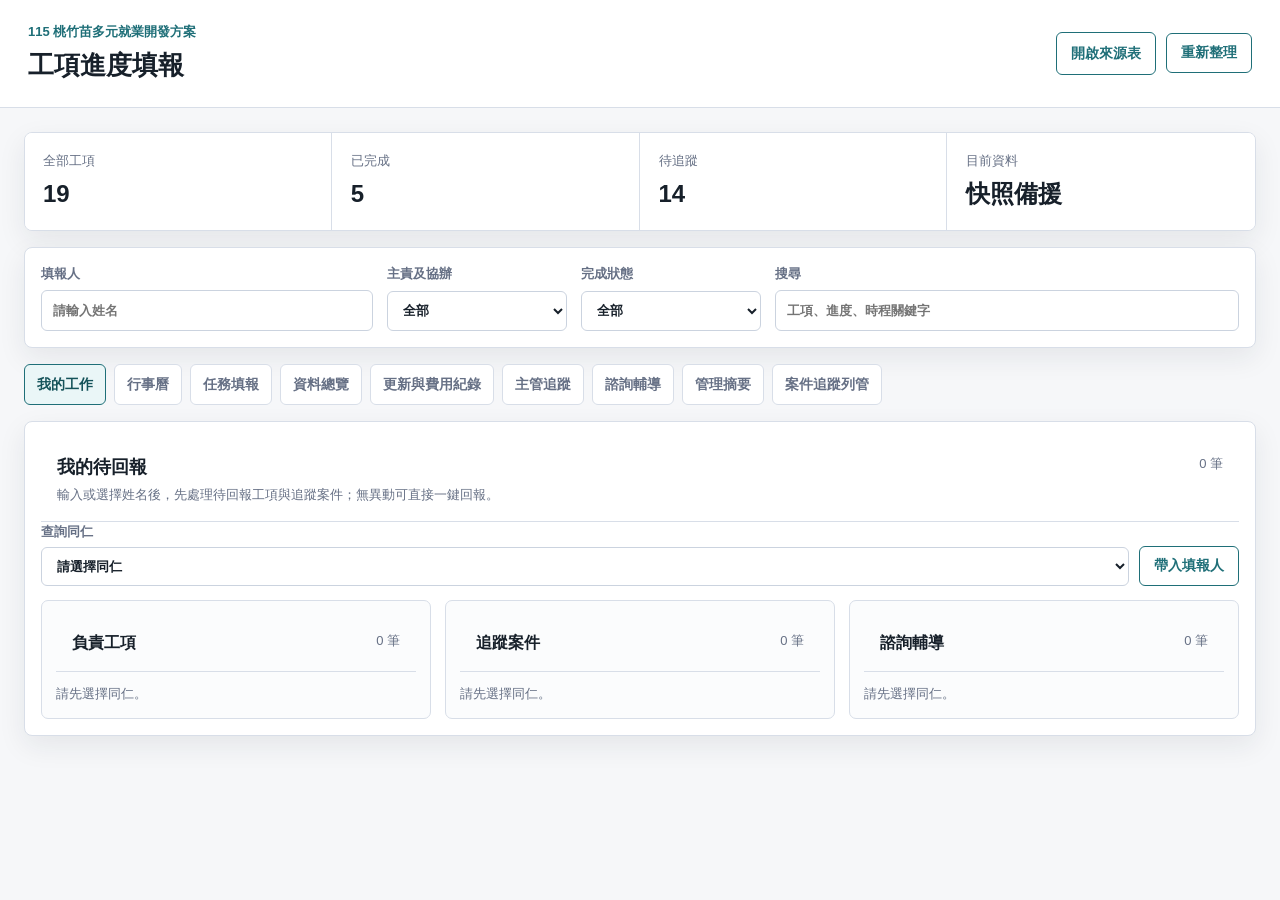
==== commit 1f083064: "Add consultation deletion cleanup" ====
--- a/tools/taozhumiao-progress/index.html
+++ b/tools/taozhumiao-progress/index.html
@@ -312,6 +312,7 @@
                     <option value="工作提醒">工作提醒</option>
                     <option value="工項追蹤">工項追蹤</option>
                     <option value="案件 Deadline">案件 Deadline</option>
+                    <option value="諮詢輔導">諮詢輔導</option>
                     <option value="會議/活動">會議/活動</option>
                     <option value="交付文件">交付文件</option>
                     <option value="主管查核">主管查核</option>
@@ -455,7 +456,7 @@
             <form id="consultationForm" class="consultation-form">
               <div class="form-caption">
                 <h3>新增諮詢輔導場次</h3>
-                <p>送出後會寫入 Google Sheet 的諮詢輔導場次表，供主管依月份與負責同仁查詢。</p>
+                <p>送出後會寫入 Google Sheet 的諮詢輔導場次表，並依輔導日期同步登錄工作行事曆提醒。</p>
               </div>
               <div id="consultationEditBanner" class="edit-banner hidden">
                 <p id="consultationEditText"></p>
@@ -538,6 +539,7 @@
 
             <div class="form-actions">
               <p id="consultationMessage" role="status"></p>
+              <button id="consultationDeleteButton" class="button danger hidden" type="button">刪除場次</button>
               <button id="cancelConsultationEditButton" class="button hidden" type="button">取消編輯</button>
               <button id="consultationSubmitButton" class="button primary" type="submit">送出場次</button>
             </div>
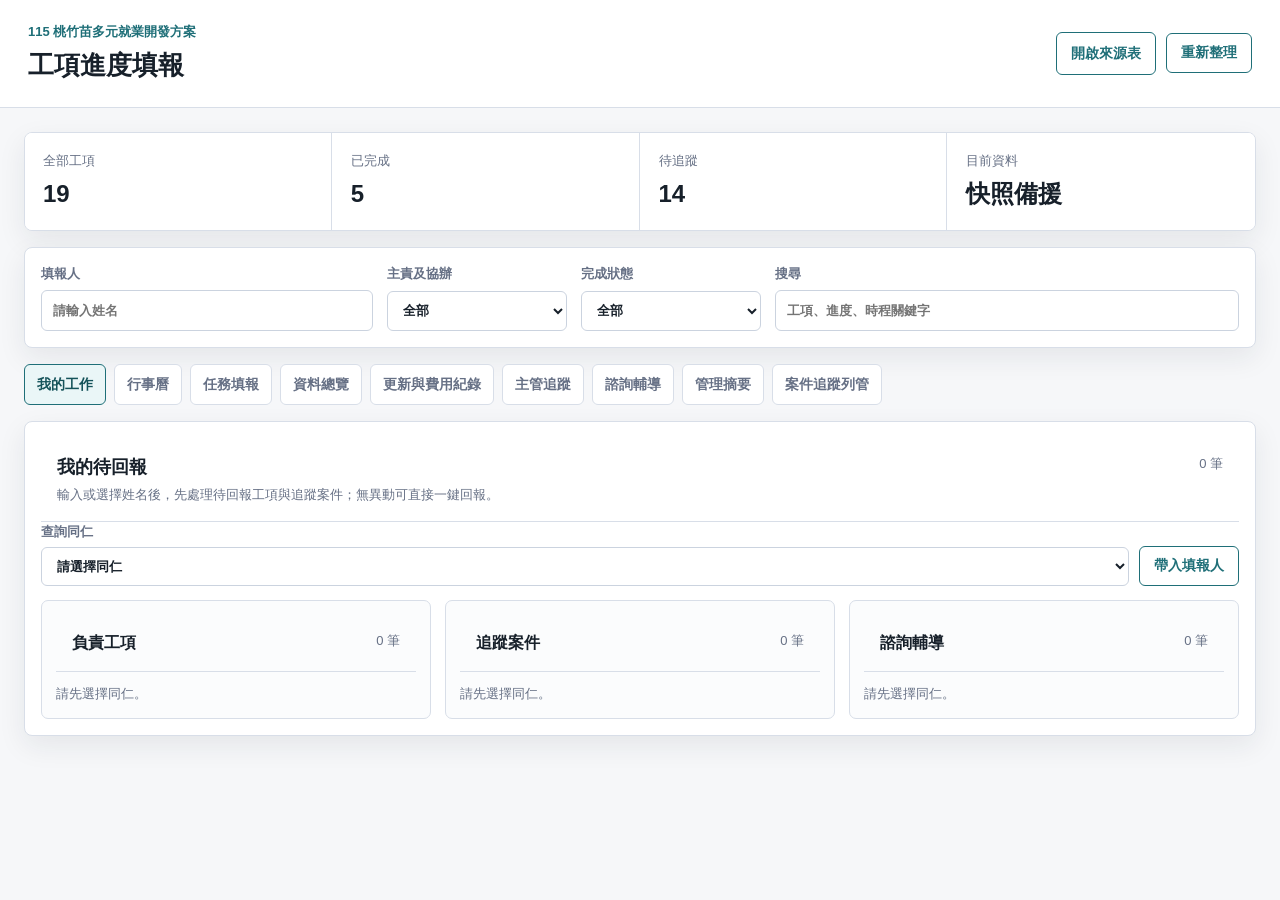
==== commit 30e38965: "Show upcoming months in Taozhumiao calendar" ====
--- a/tools/taozhumiao-progress/index.html
+++ b/tools/taozhumiao-progress/index.html
@@ -238,7 +238,7 @@
           <div class="calendar-board">
             <div class="calendar-toolbar">
               <label>
-                <span>月份</span>
+                <span>起始月份</span>
                 <input id="calendarMonthInput" type="month" />
               </label>
               <label>
@@ -267,7 +267,7 @@
             </div>
             <div id="calendarMetrics" class="calendar-metrics"></div>
             <div class="calendar-board-grid">
-              <div id="calendarGrid" class="calendar-grid"></div>
+              <div id="calendarGrid" class="calendar-months"></div>
               <div class="calendar-agenda">
                 <div class="form-caption">
                   <h3>近期提醒</h3>
--- a/tools/taozhumiao-progress/styles.css
+++ b/tools/taozhumiao-progress/styles.css
@@ -1378,6 +1378,38 @@
   gap: 14px;
   align-items: start;
   min-width: 0;
+}
+
+.calendar-months {
+  display: grid;
+  gap: 14px;
+  min-width: 0;
+}
+
+.calendar-month-section {
+  display: grid;
+  gap: 8px;
+  min-width: 0;
+}
+
+.calendar-month-heading {
+  display: flex;
+  flex-wrap: wrap;
+  gap: 8px;
+  align-items: baseline;
+  justify-content: space-between;
+  padding: 0 2px;
+}
+
+.calendar-month-heading strong {
+  color: var(--ink);
+  font-size: 16px;
+}
+
+.calendar-month-heading span {
+  color: var(--muted);
+  font-size: 12px;
+  font-weight: 800;
 }
 
 .calendar-grid {
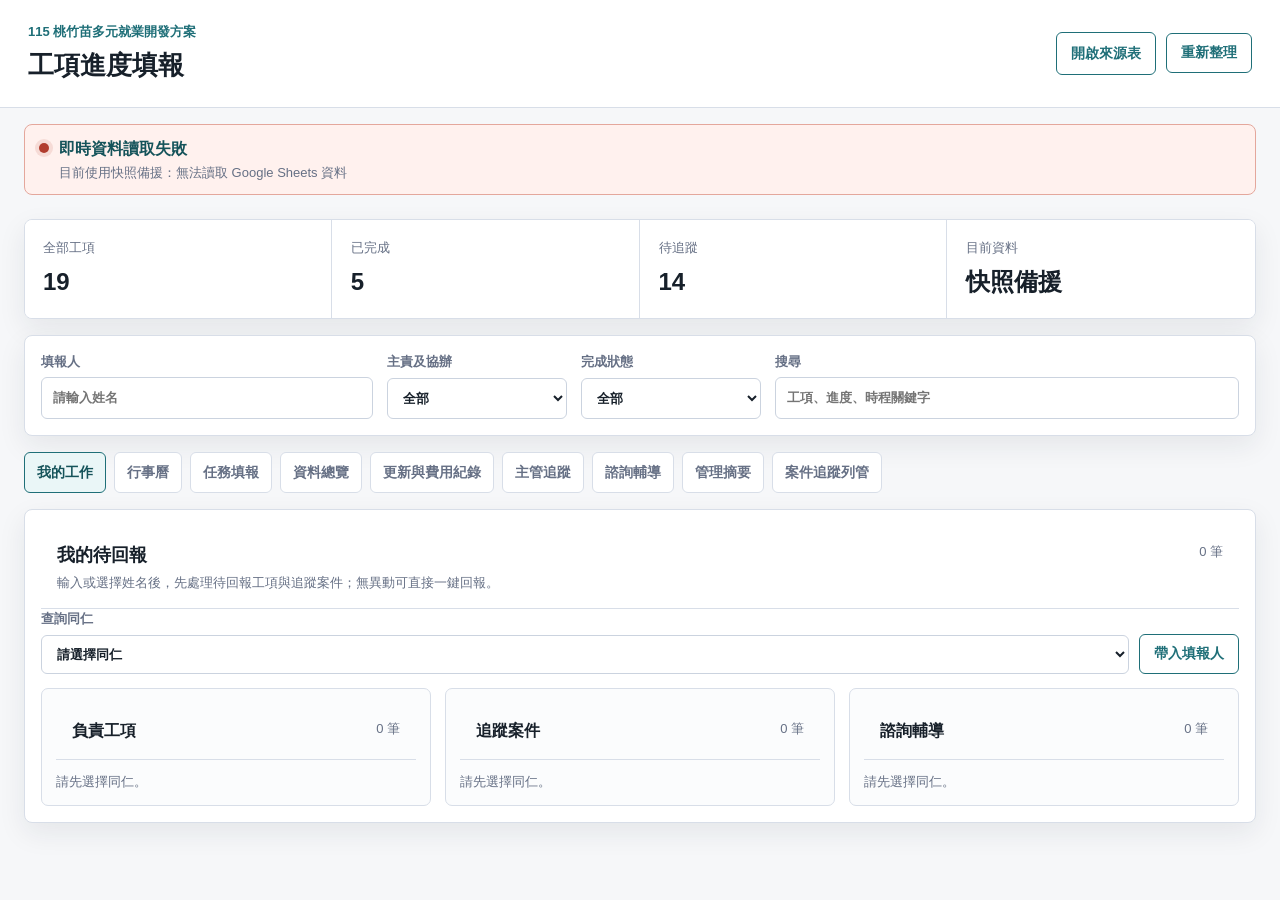
==== commit da85dc1d: "[codex] 重整總控台資料品質與連線狀態" ====
--- a/tools/taozhumiao-progress/index.html
+++ b/tools/taozhumiao-progress/index.html
@@ -4,7 +4,7 @@
     <meta charset="utf-8" />
     <meta name="viewport" content="width=device-width, initial-scale=1" />
     <title>115 桃竹苗多元計畫進度填報</title>
-    <link rel="stylesheet" href="./styles.css?v=source-status-colors-20260629" />
+    <link rel="stylesheet" href="./styles.css?v=dashboard-refresh-20260808" />
   </head>
   <body>
     <header class="topbar">
@@ -17,6 +17,14 @@
         <button id="refreshButton" class="button" type="button">重新整理</button>
       </div>
     </header>
+
+    <section id="connectionBanner" class="connection-banner loading" aria-live="polite">
+      <span id="connectionState" class="connection-dot" aria-hidden="true"></span>
+      <div>
+        <strong id="connectionTitle">正在連接即時資料</strong>
+        <p id="connectionDetail">初次載入約需 10–15 秒，完成前數字會暫時顯示為 0。</p>
+      </div>
+    </section>
 
     <main class="layout">
       <section class="panel summary-panel" aria-label="進度摘要">
@@ -825,6 +833,6 @@
 
     <script src="./config.js?v=api-contacts-hidden-20260609"></script>
     <script src="./data.js"></script>
-    <script src="./app.js?v=source-status-colors-20260629"></script>
+    <script src="./app.js?v=dashboard-refresh-20260808"></script>
   </body>
 </html>
--- a/tools/taozhumiao-progress/styles.css
+++ b/tools/taozhumiao-progress/styles.css
@@ -67,6 +67,63 @@
   display: flex;
   gap: 10px;
   align-items: center;
+}
+
+.connection-banner {
+  width: min(1380px, calc(100% - 48px));
+  margin: 16px auto 0;
+  display: flex;
+  align-items: flex-start;
+  gap: 10px;
+  padding: 12px 14px;
+  border: 1px solid #b9d9dd;
+  border-radius: 8px;
+  background: #edf8f9;
+  color: var(--brand-dark);
+}
+
+.connection-banner p {
+  margin-top: 2px;
+  color: var(--muted);
+  font-size: 13px;
+}
+
+.connection-banner.warning {
+  border-color: #e6c77a;
+  background: #fff8e7;
+}
+
+.connection-banner.error {
+  border-color: #e4a79c;
+  background: #fff1ee;
+}
+
+.connection-dot {
+  width: 10px;
+  height: 10px;
+  margin-top: 6px;
+  flex: 0 0 auto;
+  border-radius: 50%;
+  background: var(--brand);
+  box-shadow: 0 0 0 4px rgba(31, 111, 120, 0.12);
+}
+
+.connection-banner.loading .connection-dot {
+  animation: connection-pulse 1.2s ease-in-out infinite;
+}
+
+.connection-banner.warning .connection-dot {
+  background: var(--warn);
+  box-shadow: 0 0 0 4px rgba(154, 101, 18, 0.12);
+}
+
+.connection-banner.error .connection-dot {
+  background: #b13c2d;
+  box-shadow: 0 0 0 4px rgba(177, 60, 45, 0.12);
+}
+
+@keyframes connection-pulse {
+  50% { opacity: 0.35; }
 }
 
 .button {
